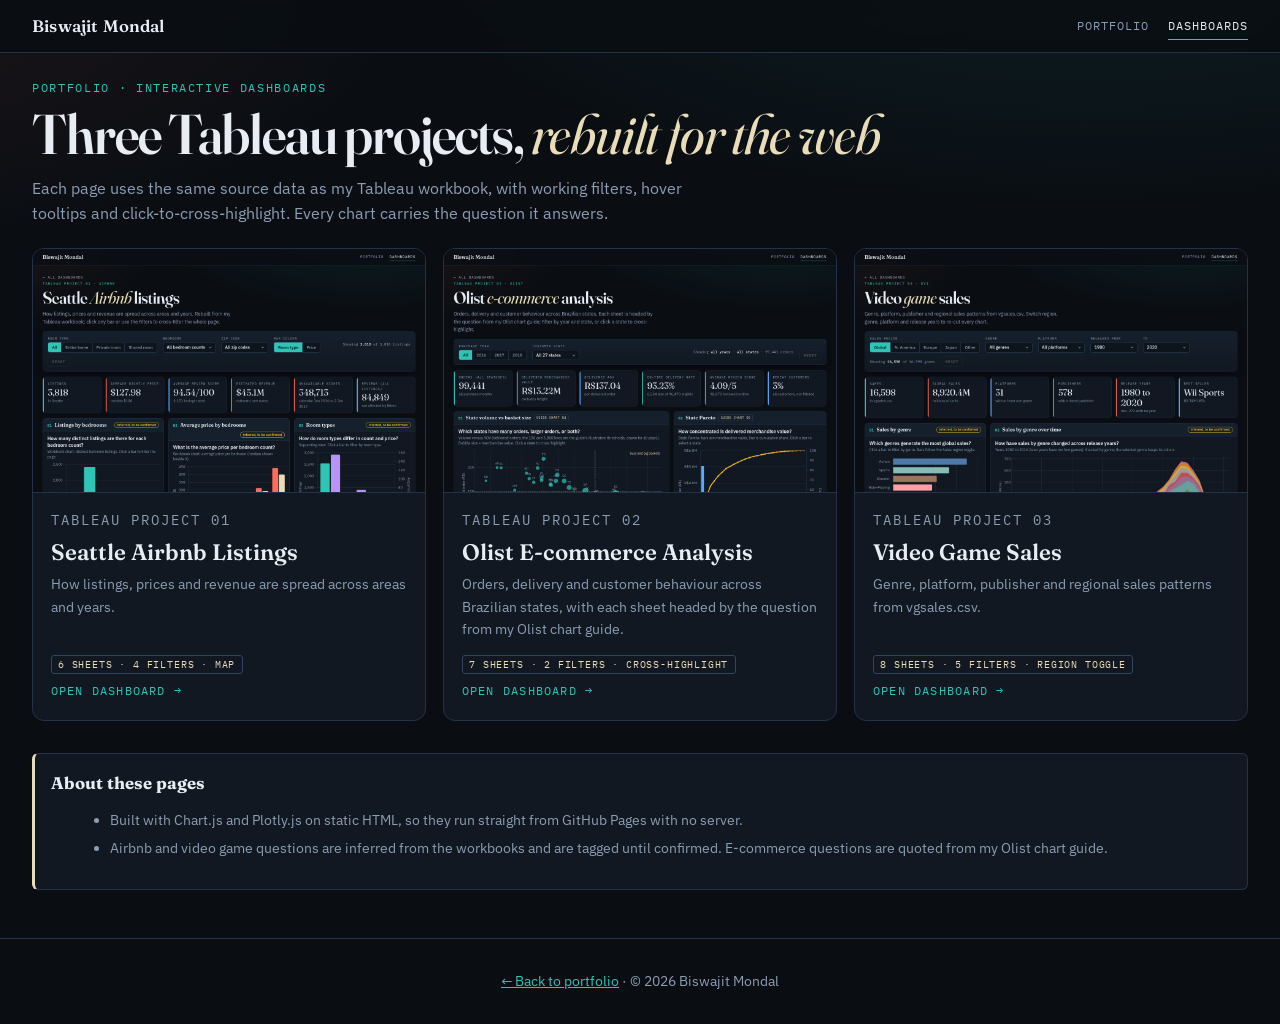
==== dashboards/index.html @ cb524e51 "Add interactive Airbnb, e-commerce and video game dashboards; link from homepage cards" ====
<!doctype html><html lang="en"><head><meta charset="utf-8"><meta name="viewport" content="width=device-width,initial-scale=1">
<title>Dashboards | Biswajit Mondal</title><meta name="description" content="How listings, prices and revenue are spread across areas and years. Rebuilt from my Tableau workbook; click any bar or use the filters to cross-filter the whole page.">
<link rel="preconnect" href="https://fonts.googleapis.com"><link rel="preconnect" href="https://fonts.gstatic.com" crossorigin>
<link href="https://fonts.googleapis.com/css2?family=Fraunces:ital,opsz,wght@0,9..144,400;0,9..144,600;1,9..144,400&family=IBM+Plex+Mono:wght@400;500&family=IBM+Plex+Sans:wght@400;500;600&display=swap" rel="stylesheet">
<link rel="icon" href="data:image/svg+xml,%3Csvg xmlns=%27http://www.w3.org/2000/svg%27 viewBox=%270 0 32 32%27%3E%3Crect width=%2732%27 height=%2732%27 rx=%276%27 fill=%27%230a0e13%27/%3E%3Cpath d=%27M7 24V14h4v10zm7 0V8h4v16zm7 0v-7h4v7z%27 fill=%27%232ec4b6%27/%3E%3C/svg%3E"><link rel="stylesheet" href="dash.css">
</head><body>
<a class="skip" href="#main">Skip to dashboards</a>
<header class="topbar"><a class="brand" href="../index.html">Biswajit Mondal</a><nav aria-label="Primary"><a href="../index.html">Portfolio</a><a href="index.html" aria-current="page">Dashboards</a></nav></header>
<main class="wrap" id="main"><div class="hero"><p class="eyebrow">Portfolio &middot; Interactive dashboards</p><h1>Three Tableau projects, <em>rebuilt for the web</em></h1><p class="lede">Each page uses the same source data as my Tableau workbook, with working filters, hover tooltips and click-to-cross-highlight. Every chart carries the question it answers.</p></div>
<div class="cards"><a class="dcard" href="airbnb.html"><div class="shot" style="background-image:url(../screens/airbnb.png)" role="img" aria-label="Preview of the Seattle Airbnb Listings dashboard"></div><div class="tx"><p class="eyebrow">Tableau project 01</p><h2>Seattle Airbnb Listings</h2><p>How listings, prices and revenue are spread across areas and years.</p><div class="meta"><span class="badge">6 sheets &middot; 4 filters &middot; map</span></div><span class="go">Open dashboard &rarr;</span></div></a><a class="dcard" href="ecommerce.html"><div class="shot" style="background-image:url(../screens/ecommerce.png)" role="img" aria-label="Preview of the Olist E-commerce Analysis dashboard"></div><div class="tx"><p class="eyebrow">Tableau project 02</p><h2>Olist E-commerce Analysis</h2><p>Orders, delivery and customer behaviour across Brazilian states, with each sheet headed by the question from my Olist chart guide.</p><div class="meta"><span class="badge">7 sheets &middot; 2 filters &middot; cross-highlight</span></div><span class="go">Open dashboard &rarr;</span></div></a><a class="dcard" href="videogames.html"><div class="shot" style="background-image:url(../screens/videogames.png)" role="img" aria-label="Preview of the Video Game Sales dashboard"></div><div class="tx"><p class="eyebrow">Tableau project 03</p><h2>Video Game Sales</h2><p>Genre, platform, publisher and regional sales patterns from vgsales.csv.</p><div class="meta"><span class="badge">8 sheets &middot; 5 filters &middot; region toggle</span></div><span class="go">Open dashboard &rarr;</span></div></a></div>
<aside class="notes" aria-label="About"><h2>About these pages</h2><ul><li>Built with Chart.js and Plotly.js on static HTML, so they run straight from GitHub Pages with no server.</li><li>Airbnb and video game questions are inferred from the workbooks and are tagged until confirmed. E-commerce questions are quoted from my Olist chart guide.</li></ul></aside></main>
<footer class="site"><a href="../index.html">&larr; Back to portfolio</a> &middot; &copy; 2026 Biswajit Mondal</footer></body></html>
---- dashboards/dash.css ----
:root{--bg:#0a0e13;--panel:#111821;--panel2:#16202d;--line:#233246;--line2:#2f4560;--text:#e8edf4;--muted:#8d9db3;--teal:#2ec4b6;--coral:#ff6b57;--blue:#5aa9ff;--violet:#b794f6;--sand:#e9dcb8;--amber:#fbbf24;--dim:#34455b;
--serif:'Fraunces',Georgia,'Times New Roman',serif;--sans:'IBM Plex Sans',system-ui,-apple-system,'Segoe UI',sans-serif;--mono:'IBM Plex Mono',ui-monospace,SFMono-Regular,Menlo,monospace}
*{box-sizing:border-box}
html{scroll-behavior:smooth}
body{margin:0;font-family:var(--sans);background:var(--bg);color:var(--text);line-height:1.55;
background-image:radial-gradient(1200px 500px at 85% -10%,rgba(46,196,182,.10),transparent 60%),radial-gradient(900px 400px at -10% 0,rgba(255,107,87,.07),transparent 60%);background-attachment:fixed}
a{color:var(--teal)}
:focus-visible{outline:2px solid var(--sand);outline-offset:2px;border-radius:4px}
.skip{position:absolute;left:-999px;top:0;background:var(--sand);color:#111;padding:.5rem 1rem;z-index:99}.skip:focus{left:0}
.topbar{display:flex;justify-content:space-between;align-items:center;gap:1rem;flex-wrap:wrap;padding:.8rem clamp(1rem,3vw,2rem);border-bottom:1px solid var(--line);background:rgba(10,14,19,.88);backdrop-filter:blur(8px);position:sticky;top:0;z-index:20}
.topbar .brand{font-family:var(--serif);font-weight:600;font-size:1.05rem;color:var(--text);text-decoration:none;letter-spacing:.01em}
.topbar nav{display:flex;gap:1.2rem;font-family:var(--mono);font-size:.78rem;text-transform:uppercase;letter-spacing:.08em}
.topbar nav a{color:var(--muted);text-decoration:none;padding:.2rem 0;border-bottom:1px solid transparent}
.topbar nav a:hover,.topbar nav a[aria-current]{color:var(--text);border-color:var(--teal)}
.wrap{max-width:1360px;margin:0 auto;padding:1.6rem clamp(1rem,3vw,2rem) 3rem}
.hero{display:grid;grid-template-columns:1fr;gap:.4rem;margin-bottom:1.2rem}
.eyebrow{font-family:var(--mono);font-size:.74rem;text-transform:uppercase;letter-spacing:.14em;color:var(--teal);margin:0}
.hero h1{font-family:var(--serif);font-weight:600;font-size:clamp(2rem,5.2vw,3.5rem);line-height:1.04;margin:.1rem 0;letter-spacing:-.02em;font-variation-settings:'opsz' 144}
.hero h1 em{font-style:italic;color:var(--sand);font-weight:400}
.lede{color:var(--muted);max-width:68ch;margin:.2rem 0 0;font-size:1.02rem}
/* filter bar */
.filters{display:flex;flex-wrap:wrap;gap:.9rem 1.2rem;align-items:flex-end;padding:.9rem 1rem;margin:1rem 0 1.1rem;border:1px solid var(--line);border-radius:10px;background:linear-gradient(180deg,var(--panel2),var(--panel));position:sticky;top:3.4rem;z-index:15;box-shadow:0 10px 24px -14px #000}
.filters .f{display:flex;flex-direction:column;gap:.25rem;min-width:0}
.filters label,.filters .lbl{font-family:var(--mono);font-size:.66rem;text-transform:uppercase;letter-spacing:.12em;color:var(--muted)}
.filters select{appearance:none;background:#0d141c url("data:image/svg+xml,%3Csvg xmlns='http://www.w3.org/2000/svg' width='10' height='6'%3E%3Cpath d='M1 1l4 4 4-4' fill='none' stroke='%238d9db3' stroke-width='1.6'/%3E%3C/svg%3E") no-repeat right .7rem center;color:var(--text);border:1px solid var(--line2);border-radius:6px;padding:.42rem 2rem .42rem .7rem;font:500 .88rem var(--sans);min-width:9.5rem;cursor:pointer}
.filters select:hover{border-color:var(--teal)}
.seg{display:inline-flex;border:1px solid var(--line2);border-radius:6px;overflow:hidden;background:#0d141c}
.seg button{background:none;border:0;border-right:1px solid var(--line2);color:var(--muted);font:500 .84rem var(--sans);padding:.44rem .8rem;cursor:pointer;transition:background .15s,color .15s}
.seg button:last-child{border-right:0}
.seg button:hover{color:var(--text)}
.seg button[aria-checked=true]{background:var(--teal);color:#04201d;font-weight:600}
.seg button:focus-visible{outline-offset:-3px}
.filters .spacer{flex:1}
.status{font-family:var(--mono);font-size:.74rem;color:var(--muted);align-self:center}
.status b{color:var(--text);font-weight:500}
.reset{background:transparent;color:var(--sand);border:1px solid var(--line2);border-radius:6px;padding:.42rem .8rem;font:500 .8rem var(--mono);cursor:pointer;text-transform:uppercase;letter-spacing:.08em}
.reset:hover{border-color:var(--sand)}
.reset[disabled]{opacity:.35;cursor:default}
/* kpis */
.kpis{display:grid;grid-template-columns:repeat(auto-fit,minmax(180px,1fr));gap:.8rem;margin:0 0 1rem}
.kpi{position:relative;padding:.85rem 1rem .8rem;border:1px solid var(--line);border-radius:10px;background:var(--panel);overflow:hidden;animation:rise .5s both}
.kpi::before{content:"";position:absolute;left:0;top:0;bottom:0;width:3px;background:var(--teal)}
.kpi:nth-child(3n+2)::before{background:var(--coral)}.kpi:nth-child(3n+3)::before{background:var(--blue)}
.kpi .l{display:block;font-family:var(--mono);font-size:.66rem;text-transform:uppercase;letter-spacing:.11em;color:var(--muted)}
.kpi b{display:block;font-family:var(--serif);font-weight:500;font-size:clamp(1.45rem,2.3vw,1.95rem);line-height:1.15;margin:.2rem 0 .05rem;font-variant-numeric:tabular-nums;font-variation-settings:'opsz' 72;overflow-wrap:anywhere}
.kpi .s{display:block;font-size:.74rem;color:var(--muted)}
/* grid of sheets */
.board{display:grid;grid-template-columns:repeat(12,minmax(0,1fr));gap:.9rem}
.sheet{grid-column:span 6;min-width:0;border:1px solid var(--line);border-radius:10px;background:var(--panel);display:flex;flex-direction:column;animation:rise .55s both}
.sheet.s4{grid-column:span 4}.sheet.s5{grid-column:span 5}.sheet.s7{grid-column:span 7}.sheet.s8{grid-column:span 8}.sheet.s12{grid-column:1/-1}
.sheet>header{display:flex;align-items:center;gap:.6rem;flex-wrap:wrap;padding:.55rem .9rem;border-bottom:1px solid var(--line);background:var(--panel2);border-radius:10px 10px 0 0}
.sheet h3{margin:0;font-family:var(--serif);font-weight:600;font-size:1.02rem;letter-spacing:.005em;display:flex;align-items:baseline;gap:.55rem}
.sheet .no{font-family:var(--mono);font-size:.68rem;color:var(--teal);letter-spacing:.08em}
.badge{font-family:var(--mono);font-size:.64rem;text-transform:uppercase;letter-spacing:.08em;color:var(--sand);border:1px solid var(--line2);border-radius:3px;padding:.05rem .4rem}
.tag{margin-left:auto;font-family:var(--sans);font-size:.7rem;font-weight:500;color:var(--amber);border:1px solid var(--amber);border-radius:999px;padding:0 .55rem;white-space:nowrap}
.sheet .q{margin:.7rem .9rem .1rem;font-weight:600;font-size:.98rem;line-height:1.38}
.sheet .ref{margin:0 .9rem .2rem;color:var(--muted);font-size:.76rem;line-height:1.4}
.sheet .body{padding:.2rem .5rem .5rem;flex:1;min-height:0}
.cv{position:relative;height:300px}.cv.tall{height:400px}.cv.short{height:260px}
.plot{width:100%}
.sheet .hint{margin:0;padding:.4rem .9rem .6rem;font-size:.74rem;color:var(--muted);border-top:1px dashed var(--line)}
.sheet .hint b{color:var(--sand);font-weight:500}
.note{display:inline-block;font-family:var(--mono);font-size:.64rem;color:var(--muted);border:1px dashed var(--line2);border-radius:3px;padding:0 .4rem;margin-left:.3rem}
.notes{margin:2rem 0 0;padding:1rem 1.2rem 1rem 2.2rem;border:1px solid var(--line);border-left:3px solid var(--sand);border-radius:6px;background:var(--panel);color:var(--muted);font-size:.86rem}
.notes h2{font-family:var(--serif);font-size:1.05rem;color:var(--text);margin:0 0 .4rem -1.2rem}
.notes li{margin:.4rem 0}
.crumb{font-family:var(--mono);font-size:.76rem;text-transform:uppercase;letter-spacing:.08em;text-decoration:none;color:var(--muted)}
.crumb:hover{color:var(--teal)}
.legend{display:flex;gap:.8rem;flex-wrap:wrap;padding:.2rem .9rem;font-size:.74rem;color:var(--muted)}
.legend i{display:inline-block;width:.7rem;height:.7rem;border-radius:2px;margin-right:.3rem;vertical-align:-1px}
.vh{position:absolute;width:1px;height:1px;overflow:hidden;clip:rect(0 0 0 0)}
footer.site{text-align:center;color:var(--muted);padding:2rem 1rem;border-top:1px solid var(--line);font-size:.85rem}
/* index */
.cards{display:grid;grid-template-columns:repeat(auto-fit,minmax(min(100%,340px),1fr));gap:1.1rem;margin-top:1.4rem}
.dcard{display:flex;flex-direction:column;border:1px solid var(--line);border-radius:12px;background:var(--panel);overflow:hidden;text-decoration:none;color:inherit;transition:transform .25s,border-color .25s;animation:rise .6s both}
.dcard:nth-child(2){animation-delay:.08s}.dcard:nth-child(3){animation-delay:.16s}
.dcard:hover,.dcard:focus-visible{transform:translateY(-3px);border-color:var(--teal)}
.dcard .shot{aspect-ratio:16/10;background:#0c121a center top/cover no-repeat;border-bottom:1px solid var(--line)}
.dcard .tx{padding:1rem 1.1rem 1.2rem;display:flex;flex-direction:column;gap:.5rem;flex:1}
.dcard h2{font-family:var(--serif);font-weight:600;font-size:1.4rem;margin:0;line-height:1.15}
.dcard p{margin:0;color:var(--muted);font-size:.9rem}
.dcard .meta{display:flex;flex-wrap:wrap;gap:.4rem;margin-top:auto;padding-top:.4rem}
.dcard .go{font-family:var(--mono);font-size:.76rem;text-transform:uppercase;letter-spacing:.1em;color:var(--teal)}
@keyframes rise{from{opacity:0;transform:translateY(8px)}to{opacity:1;transform:none}}
@media(prefers-reduced-motion:reduce){*{animation:none!important;transition:none!important;scroll-behavior:auto!important}}
@media(max-width:1000px){.sheet,.sheet.s4,.sheet.s5,.sheet.s7,.sheet.s8{grid-column:1/-1}}
@media(max-width:600px){.filters{position:static;padding:.8rem}.filters .f,.filters select{width:100%}.seg{width:100%}.seg button{flex:1;padding:.5rem .3rem}.topbar nav{gap:.8rem}.cv{height:270px}.cv.tall{height:340px}.kpis{grid-template-columns:repeat(2,1fr)}.sheet h3{font-size:.95rem}.tag{margin-left:0}}
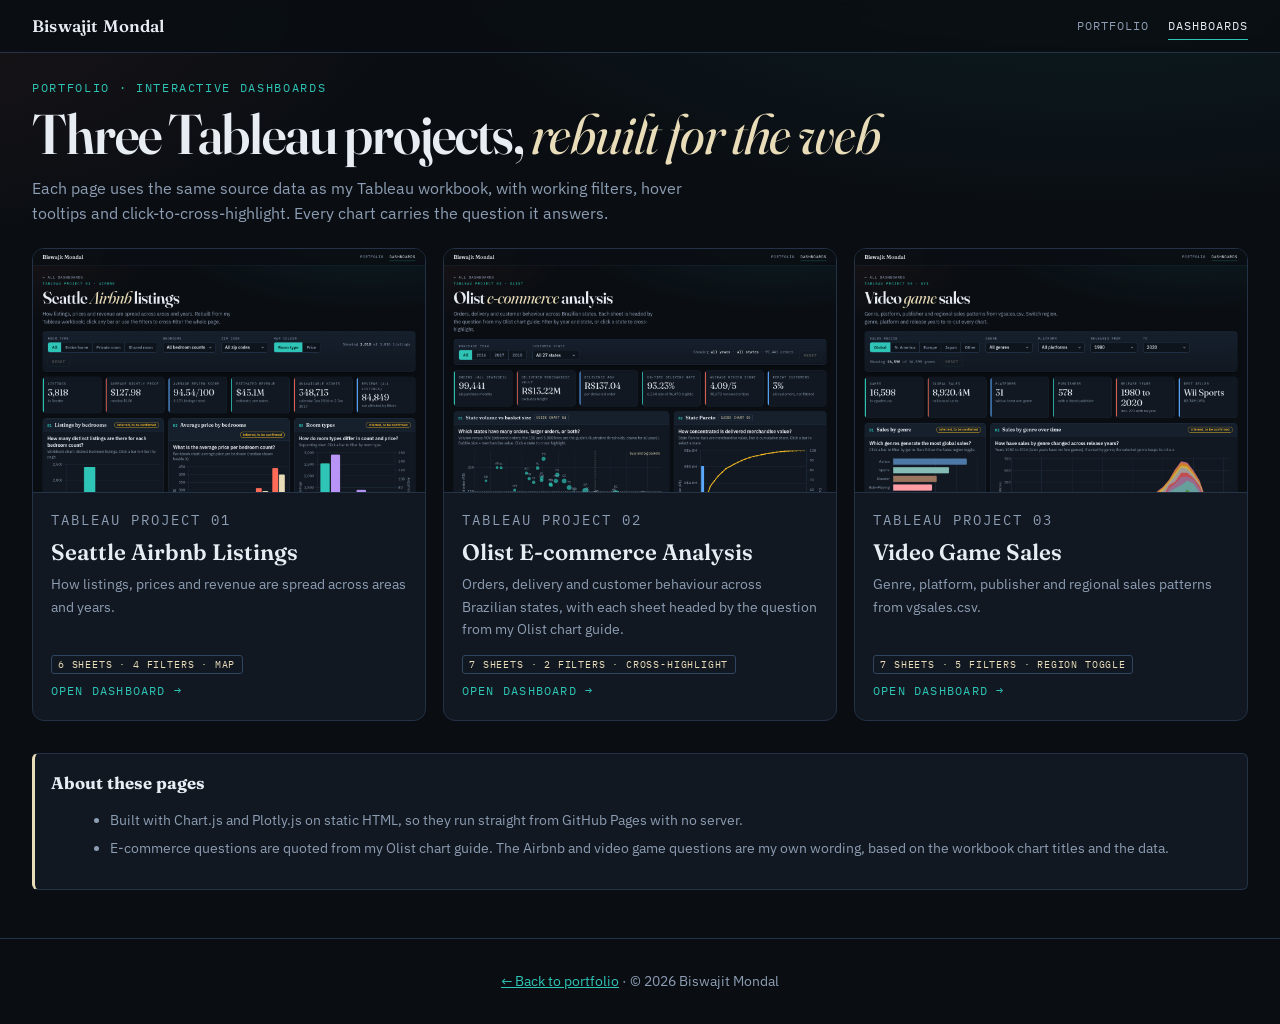
==== commit 47c8708a: "Polish portfolio: remove inferred tags, drop directory chart, fix headline, zoomable screenshots, me" ====
--- a/dashboards/index.html
+++ b/dashboards/index.html
@@ -7,6 +7,6 @@
 <a class="skip" href="#main">Skip to dashboards</a>
 <header class="topbar"><a class="brand" href="../index.html">Biswajit Mondal</a><nav aria-label="Primary"><a href="../index.html">Portfolio</a><a href="index.html" aria-current="page">Dashboards</a></nav></header>
 <main class="wrap" id="main"><div class="hero"><p class="eyebrow">Portfolio &middot; Interactive dashboards</p><h1>Three Tableau projects, <em>rebuilt for the web</em></h1><p class="lede">Each page uses the same source data as my Tableau workbook, with working filters, hover tooltips and click-to-cross-highlight. Every chart carries the question it answers.</p></div>
-<div class="cards"><a class="dcard" href="airbnb.html"><div class="shot" style="background-image:url(../screens/airbnb.png)" role="img" aria-label="Preview of the Seattle Airbnb Listings dashboard"></div><div class="tx"><p class="eyebrow">Tableau project 01</p><h2>Seattle Airbnb Listings</h2><p>How listings, prices and revenue are spread across areas and years.</p><div class="meta"><span class="badge">6 sheets &middot; 4 filters &middot; map</span></div><span class="go">Open dashboard &rarr;</span></div></a><a class="dcard" href="ecommerce.html"><div class="shot" style="background-image:url(../screens/ecommerce.png)" role="img" aria-label="Preview of the Olist E-commerce Analysis dashboard"></div><div class="tx"><p class="eyebrow">Tableau project 02</p><h2>Olist E-commerce Analysis</h2><p>Orders, delivery and customer behaviour across Brazilian states, with each sheet headed by the question from my Olist chart guide.</p><div class="meta"><span class="badge">7 sheets &middot; 2 filters &middot; cross-highlight</span></div><span class="go">Open dashboard &rarr;</span></div></a><a class="dcard" href="videogames.html"><div class="shot" style="background-image:url(../screens/videogames.png)" role="img" aria-label="Preview of the Video Game Sales dashboard"></div><div class="tx"><p class="eyebrow">Tableau project 03</p><h2>Video Game Sales</h2><p>Genre, platform, publisher and regional sales patterns from vgsales.csv.</p><div class="meta"><span class="badge">8 sheets &middot; 5 filters &middot; region toggle</span></div><span class="go">Open dashboard &rarr;</span></div></a></div>
-<aside class="notes" aria-label="About"><h2>About these pages</h2><ul><li>Built with Chart.js and Plotly.js on static HTML, so they run straight from GitHub Pages with no server.</li><li>Airbnb and video game questions are inferred from the workbooks and are tagged until confirmed. E-commerce questions are quoted from my Olist chart guide.</li></ul></aside></main>
+<div class="cards"><a class="dcard" href="airbnb.html"><div class="shot" style="background-image:url(../screens/airbnb.png)" role="img" aria-label="Preview of the Seattle Airbnb Listings dashboard"></div><div class="tx"><p class="eyebrow">Tableau project 01</p><h2>Seattle Airbnb Listings</h2><p>How listings, prices and revenue are spread across areas and years.</p><div class="meta"><span class="badge">6 sheets &middot; 4 filters &middot; map</span></div><span class="go">Open dashboard &rarr;</span></div></a><a class="dcard" href="ecommerce.html"><div class="shot" style="background-image:url(../screens/ecommerce.png)" role="img" aria-label="Preview of the Olist E-commerce Analysis dashboard"></div><div class="tx"><p class="eyebrow">Tableau project 02</p><h2>Olist E-commerce Analysis</h2><p>Orders, delivery and customer behaviour across Brazilian states, with each sheet headed by the question from my Olist chart guide.</p><div class="meta"><span class="badge">7 sheets &middot; 2 filters &middot; cross-highlight</span></div><span class="go">Open dashboard &rarr;</span></div></a><a class="dcard" href="videogames.html"><div class="shot" style="background-image:url(../screens/videogames.png)" role="img" aria-label="Preview of the Video Game Sales dashboard"></div><div class="tx"><p class="eyebrow">Tableau project 03</p><h2>Video Game Sales</h2><p>Genre, platform, publisher and regional sales patterns from vgsales.csv.</p><div class="meta"><span class="badge">7 sheets &middot; 5 filters &middot; region toggle</span></div><span class="go">Open dashboard &rarr;</span></div></a></div>
+<aside class="notes" aria-label="About"><h2>About these pages</h2><ul><li>Built with Chart.js and Plotly.js on static HTML, so they run straight from GitHub Pages with no server.</li><li>E-commerce questions are quoted from my Olist chart guide. The Airbnb and video game questions are my own wording, based on the workbook chart titles and the data.</li></ul></aside></main>
 <footer class="site"><a href="../index.html">&larr; Back to portfolio</a> &middot; &copy; 2026 Biswajit Mondal</footer></body></html>
--- a/dashboards/dash.css
+++ b/dashboards/dash.css
@@ -52,7 +52,6 @@
 .sheet h3{margin:0;font-family:var(--serif);font-weight:600;font-size:1.02rem;letter-spacing:.005em;display:flex;align-items:baseline;gap:.55rem}
 .sheet .no{font-family:var(--mono);font-size:.68rem;color:var(--teal);letter-spacing:.08em}
 .badge{font-family:var(--mono);font-size:.64rem;text-transform:uppercase;letter-spacing:.08em;color:var(--sand);border:1px solid var(--line2);border-radius:3px;padding:.05rem .4rem}
-.tag{margin-left:auto;font-family:var(--sans);font-size:.7rem;font-weight:500;color:var(--amber);border:1px solid var(--amber);border-radius:999px;padding:0 .55rem;white-space:nowrap}
 .sheet .q{margin:.7rem .9rem .1rem;font-weight:600;font-size:.98rem;line-height:1.38}
 .sheet .ref{margin:0 .9rem .2rem;color:var(--muted);font-size:.76rem;line-height:1.4}
 .sheet .body{padding:.2rem .5rem .5rem;flex:1;min-height:0}
@@ -84,4 +83,4 @@
 @keyframes rise{from{opacity:0;transform:translateY(8px)}to{opacity:1;transform:none}}
 @media(prefers-reduced-motion:reduce){*{animation:none!important;transition:none!important;scroll-behavior:auto!important}}
 @media(max-width:1000px){.sheet,.sheet.s4,.sheet.s5,.sheet.s7,.sheet.s8{grid-column:1/-1}}
-@media(max-width:600px){.filters{position:static;padding:.8rem}.filters .f,.filters select{width:100%}.seg{width:100%}.seg button{flex:1;padding:.5rem .3rem}.topbar nav{gap:.8rem}.cv{height:270px}.cv.tall{height:340px}.kpis{grid-template-columns:repeat(2,1fr)}.sheet h3{font-size:.95rem}.tag{margin-left:0}}
+@media(max-width:600px){.filters{position:static;padding:.8rem}.filters .f,.filters select{width:100%}.seg{width:100%}.seg button{flex:1;padding:.5rem .3rem}.topbar nav{gap:.8rem}.cv{height:270px}.cv.tall{height:340px}.kpis{grid-template-columns:repeat(2,1fr)}.sheet h3{font-size:.95rem}}
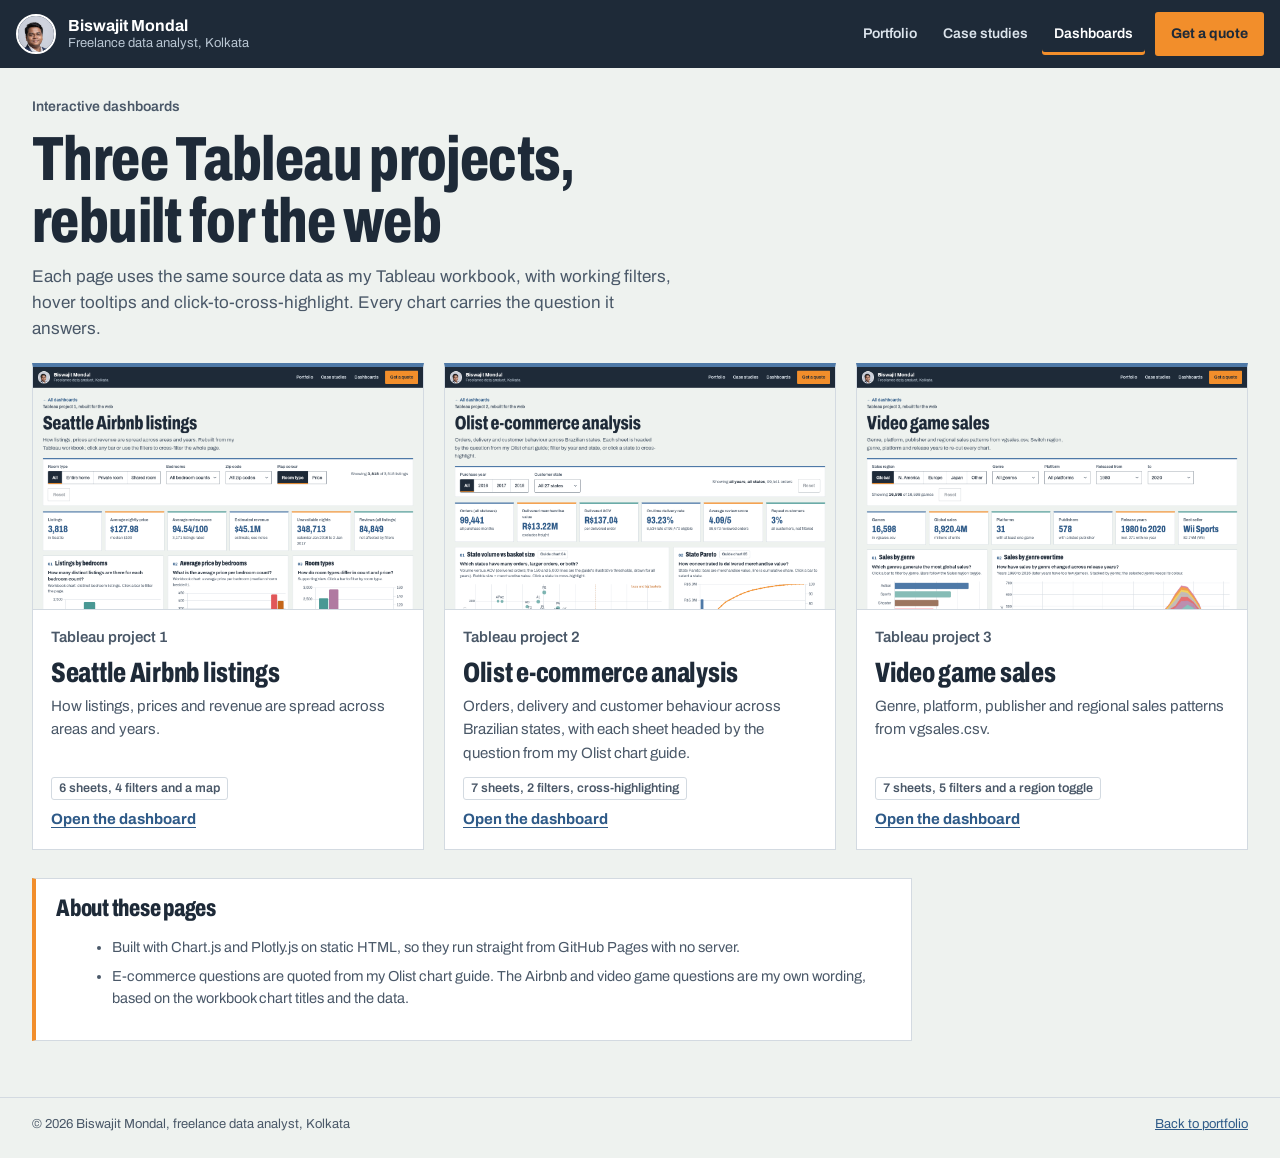
==== commit b33a0c61: "Unify site theme: dashboards use the homepage design system (tokens, Archivo, navy header, light/dar" ====
--- a/dashboards/index.html
+++ b/dashboards/index.html
@@ -1,12 +1,12 @@
-<!doctype html><html lang="en"><head><meta charset="utf-8"><meta name="viewport" content="width=device-width,initial-scale=1">
+<!DOCTYPE html><html lang="en"><head><meta charset="utf-8"><meta name="theme-color" content="#1E2A38"><meta name="viewport" content="width=device-width,initial-scale=1">
 <title>Dashboards | Biswajit Mondal</title><meta name="description" content="How listings, prices and revenue are spread across areas and years. Rebuilt from my Tableau workbook; click any bar or use the filters to cross-filter the whole page.">
 <link rel="preconnect" href="https://fonts.googleapis.com"><link rel="preconnect" href="https://fonts.gstatic.com" crossorigin>
-<link href="https://fonts.googleapis.com/css2?family=Fraunces:ital,opsz,wght@0,9..144,400;0,9..144,600;1,9..144,400&family=IBM+Plex+Mono:wght@400;500&family=IBM+Plex+Sans:wght@400;500;600&display=swap" rel="stylesheet">
-<link rel="icon" href="data:image/svg+xml,%3Csvg xmlns=%27http://www.w3.org/2000/svg%27 viewBox=%270 0 32 32%27%3E%3Crect width=%2732%27 height=%2732%27 rx=%276%27 fill=%27%230a0e13%27/%3E%3Cpath d=%27M7 24V14h4v10zm7 0V8h4v16zm7 0v-7h4v7z%27 fill=%27%232ec4b6%27/%3E%3C/svg%3E"><link rel="stylesheet" href="dash.css">
+<link href="https://fonts.googleapis.com/css2?family=Archivo:wdth,wght@62..125,400..900&amp;display=swap" rel="stylesheet">
+<link rel="icon" href="../favicon.svg" type="image/svg+xml"><link rel="stylesheet" href="dash.css">
 </head><body>
 <a class="skip" href="#main">Skip to dashboards</a>
-<header class="topbar"><a class="brand" href="../index.html">Biswajit Mondal</a><nav aria-label="Primary"><a href="../index.html">Portfolio</a><a href="index.html" aria-current="page">Dashboards</a></nav></header>
-<main class="wrap" id="main"><div class="hero"><p class="eyebrow">Portfolio &middot; Interactive dashboards</p><h1>Three Tableau projects, <em>rebuilt for the web</em></h1><p class="lede">Each page uses the same source data as my Tableau workbook, with working filters, hover tooltips and click-to-cross-highlight. Every chart carries the question it answers.</p></div>
-<div class="cards"><a class="dcard" href="airbnb.html"><div class="shot" style="background-image:url(../screens/airbnb.png)" role="img" aria-label="Preview of the Seattle Airbnb Listings dashboard"></div><div class="tx"><p class="eyebrow">Tableau project 01</p><h2>Seattle Airbnb Listings</h2><p>How listings, prices and revenue are spread across areas and years.</p><div class="meta"><span class="badge">6 sheets &middot; 4 filters &middot; map</span></div><span class="go">Open dashboard &rarr;</span></div></a><a class="dcard" href="ecommerce.html"><div class="shot" style="background-image:url(../screens/ecommerce.png)" role="img" aria-label="Preview of the Olist E-commerce Analysis dashboard"></div><div class="tx"><p class="eyebrow">Tableau project 02</p><h2>Olist E-commerce Analysis</h2><p>Orders, delivery and customer behaviour across Brazilian states, with each sheet headed by the question from my Olist chart guide.</p><div class="meta"><span class="badge">7 sheets &middot; 2 filters &middot; cross-highlight</span></div><span class="go">Open dashboard &rarr;</span></div></a><a class="dcard" href="videogames.html"><div class="shot" style="background-image:url(../screens/videogames.png)" role="img" aria-label="Preview of the Video Game Sales dashboard"></div><div class="tx"><p class="eyebrow">Tableau project 03</p><h2>Video Game Sales</h2><p>Genre, platform, publisher and regional sales patterns from vgsales.csv.</p><div class="meta"><span class="badge">7 sheets &middot; 5 filters &middot; region toggle</span></div><span class="go">Open dashboard &rarr;</span></div></a></div>
+<header class="topbar"><a class="brand" href="../index.html"><img src="../images/avatar.jpg" alt="" width="40" height="40"><span>Biswajit Mondal<small>Freelance data analyst, Kolkata</small></span></a><nav aria-label="Primary"><a href="../index.html">Portfolio</a><a href="../index.html#cases">Case studies</a><a href="index.html" aria-current="page">Dashboards</a><a class="btn-hot" href="../index.html#contact">Get a quote</a></nav></header>
+<main class="wrap" id="main"><div class="hero"><p class="eyebrow">Interactive dashboards</p><h1>Three Tableau projects, rebuilt for the web</h1><p class="lede">Each page uses the same source data as my Tableau workbook, with working filters, hover tooltips and click-to-cross-highlight. Every chart carries the question it answers.</p></div>
+<div class="cards"><a class="dcard" href="airbnb.html"><div class="shot" style="background-image:url(../screens/airbnb.png)" role="img" aria-label="Preview of the Seattle Airbnb listings dashboard"></div><div class="tx"><p class="eyebrow">Tableau project 1</p><h2>Seattle Airbnb listings</h2><p>How listings, prices and revenue are spread across areas and years.</p><div class="meta"><span class="badge">6 sheets, 4 filters and a map</span></div><span class="go">Open the dashboard</span></div></a><a class="dcard" href="ecommerce.html"><div class="shot" style="background-image:url(../screens/ecommerce.png)" role="img" aria-label="Preview of the Olist e-commerce analysis dashboard"></div><div class="tx"><p class="eyebrow">Tableau project 2</p><h2>Olist e-commerce analysis</h2><p>Orders, delivery and customer behaviour across Brazilian states, with each sheet headed by the question from my Olist chart guide.</p><div class="meta"><span class="badge">7 sheets, 2 filters, cross-highlighting</span></div><span class="go">Open the dashboard</span></div></a><a class="dcard" href="videogames.html"><div class="shot" style="background-image:url(../screens/videogames.png)" role="img" aria-label="Preview of the video game sales dashboard"></div><div class="tx"><p class="eyebrow">Tableau project 3</p><h2>Video game sales</h2><p>Genre, platform, publisher and regional sales patterns from vgsales.csv.</p><div class="meta"><span class="badge">7 sheets, 5 filters and a region toggle</span></div><span class="go">Open the dashboard</span></div></a></div>
 <aside class="notes" aria-label="About"><h2>About these pages</h2><ul><li>Built with Chart.js and Plotly.js on static HTML, so they run straight from GitHub Pages with no server.</li><li>E-commerce questions are quoted from my Olist chart guide. The Airbnb and video game questions are my own wording, based on the workbook chart titles and the data.</li></ul></aside></main>
-<footer class="site"><a href="../index.html">&larr; Back to portfolio</a> &middot; &copy; 2026 Biswajit Mondal</footer></body></html>+<footer class="site"><span>&copy; 2026 Biswajit Mondal, freelance data analyst, Kolkata</span><span><a href="../index.html">Back to portfolio</a></span></footer></body></html>
--- a/dashboards/dash.css
+++ b/dashboards/dash.css
@@ -1,86 +1,117 @@
-:root{--bg:#0a0e13;--panel:#111821;--panel2:#16202d;--line:#233246;--line2:#2f4560;--text:#e8edf4;--muted:#8d9db3;--teal:#2ec4b6;--coral:#ff6b57;--blue:#5aa9ff;--violet:#b794f6;--sand:#e9dcb8;--amber:#fbbf24;--dim:#34455b;
---serif:'Fraunces',Georgia,'Times New Roman',serif;--sans:'IBM Plex Sans',system-ui,-apple-system,'Segoe UI',sans-serif;--mono:'IBM Plex Mono',ui-monospace,SFMono-Regular,Menlo,monospace}
+/* Dashboards share the homepage design system: same tokens, Archivo type, navy header, white sheets on a ledger canvas.
+   Light by default, dark under prefers-color-scheme. Chart colours are read from these variables in dash.js. */
+:root{
+  --canvas:#EEF2EF;--sheet:#FFFFFF;--sheet-2:#F6F8F7;--ink:#1E2A38;--ink-2:#4A5868;--rule:#D3DAE1;--rule-soft:#E8ECF0;--ledger:#CFDCD5;
+  --blue:#4E79A7;--blue-dk:#2E5A88;--blue-lt:#A0CBE8;--orange:#F28E2B;--orange-dk:#C4661A;--orange-lt:#FFBE7D;--red:#E15759;--teal:#499894;--green:#59A14F;--violet:#B07AA1;--yellow:#EDC948;
+  --navy:#1E2A38;--on-navy:#DCE4EC;--on-navy-2:#B9C6D3;--heat-0:#F1F5F9;--heat-1:#A0CBE8;--heat-2:#2E5A88;
+  --font:"Archivo",-apple-system,"Segoe UI",sans-serif;color-scheme:light;
+  /* legacy names used by the page scripts */
+  --bg:var(--canvas);--panel:var(--sheet);--panel2:var(--sheet-2);--line:var(--rule);--line2:var(--rule);--text:var(--ink);--muted:var(--ink-2);--coral:var(--red);--sand:var(--orange-dk);--amber:var(--orange);--dim:var(--rule)}
+@media (prefers-color-scheme:dark){:root{
+  --canvas:#121820;--sheet:#1A222C;--sheet-2:#1F2833;--ink:#E6EBF0;--ink-2:#B4C0CC;--rule:#2E3945;--rule-soft:#253039;--ledger:#2E3A34;
+  --blue:#6E9BCB;--blue-dk:#8DB5DE;--blue-lt:#3D5D7D;--orange-dk:#F5A55A;--red:#F07B7D;--teal:#76B7B2;--green:#7BC072;--violet:#C99BBE;
+  --navy:#0C1218;--heat-0:#1F2833;--heat-1:#3D5D7D;--heat-2:#A0CBE8;color-scheme:dark}}
 *{box-sizing:border-box}
-html{scroll-behavior:smooth}
-body{margin:0;font-family:var(--sans);background:var(--bg);color:var(--text);line-height:1.55;
-background-image:radial-gradient(1200px 500px at 85% -10%,rgba(46,196,182,.10),transparent 60%),radial-gradient(900px 400px at -10% 0,rgba(255,107,87,.07),transparent 60%);background-attachment:fixed}
-a{color:var(--teal)}
-:focus-visible{outline:2px solid var(--sand);outline-offset:2px;border-radius:4px}
-.skip{position:absolute;left:-999px;top:0;background:var(--sand);color:#111;padding:.5rem 1rem;z-index:99}.skip:focus{left:0}
-.topbar{display:flex;justify-content:space-between;align-items:center;gap:1rem;flex-wrap:wrap;padding:.8rem clamp(1rem,3vw,2rem);border-bottom:1px solid var(--line);background:rgba(10,14,19,.88);backdrop-filter:blur(8px);position:sticky;top:0;z-index:20}
-.topbar .brand{font-family:var(--serif);font-weight:600;font-size:1.05rem;color:var(--text);text-decoration:none;letter-spacing:.01em}
-.topbar nav{display:flex;gap:1.2rem;font-family:var(--mono);font-size:.78rem;text-transform:uppercase;letter-spacing:.08em}
-.topbar nav a{color:var(--muted);text-decoration:none;padding:.2rem 0;border-bottom:1px solid transparent}
-.topbar nav a:hover,.topbar nav a[aria-current]{color:var(--text);border-color:var(--teal)}
-.wrap{max-width:1360px;margin:0 auto;padding:1.6rem clamp(1rem,3vw,2rem) 3rem}
-.hero{display:grid;grid-template-columns:1fr;gap:.4rem;margin-bottom:1.2rem}
-.eyebrow{font-family:var(--mono);font-size:.74rem;text-transform:uppercase;letter-spacing:.14em;color:var(--teal);margin:0}
-.hero h1{font-family:var(--serif);font-weight:600;font-size:clamp(2rem,5.2vw,3.5rem);line-height:1.04;margin:.1rem 0;letter-spacing:-.02em;font-variation-settings:'opsz' 144}
-.hero h1 em{font-style:italic;color:var(--sand);font-weight:400}
-.lede{color:var(--muted);max-width:68ch;margin:.2rem 0 0;font-size:1.02rem}
-/* filter bar */
-.filters{display:flex;flex-wrap:wrap;gap:.9rem 1.2rem;align-items:flex-end;padding:.9rem 1rem;margin:1rem 0 1.1rem;border:1px solid var(--line);border-radius:10px;background:linear-gradient(180deg,var(--panel2),var(--panel));position:sticky;top:3.4rem;z-index:15;box-shadow:0 10px 24px -14px #000}
-.filters .f{display:flex;flex-direction:column;gap:.25rem;min-width:0}
-.filters label,.filters .lbl{font-family:var(--mono);font-size:.66rem;text-transform:uppercase;letter-spacing:.12em;color:var(--muted)}
-.filters select{appearance:none;background:#0d141c url("data:image/svg+xml,%3Csvg xmlns='http://www.w3.org/2000/svg' width='10' height='6'%3E%3Cpath d='M1 1l4 4 4-4' fill='none' stroke='%238d9db3' stroke-width='1.6'/%3E%3C/svg%3E") no-repeat right .7rem center;color:var(--text);border:1px solid var(--line2);border-radius:6px;padding:.42rem 2rem .42rem .7rem;font:500 .88rem var(--sans);min-width:9.5rem;cursor:pointer}
-.filters select:hover{border-color:var(--teal)}
-.seg{display:inline-flex;border:1px solid var(--line2);border-radius:6px;overflow:hidden;background:#0d141c}
-.seg button{background:none;border:0;border-right:1px solid var(--line2);color:var(--muted);font:500 .84rem var(--sans);padding:.44rem .8rem;cursor:pointer;transition:background .15s,color .15s}
+html{scroll-behavior:smooth;scroll-padding-top:76px}
+body{margin:0;font-family:var(--font);background:var(--canvas);color:var(--ink);font-size:16px;line-height:1.55;font-variant-numeric:tabular-nums;-webkit-font-smoothing:antialiased}
+a{color:var(--blue-dk)}a:hover{color:var(--ink)}
+:focus-visible{outline:2px solid var(--orange);outline-offset:2px}
+.skip{position:absolute;left:-999px;top:8px;z-index:99;background:var(--sheet);color:var(--ink);padding:.5rem .8rem}.skip:focus{left:8px}
+h1,.sheet h3,.dcard h2,.notes h2,.kpi b{font-stretch:72%;font-weight:800;letter-spacing:-.01em}
+
+/* Header, same as the homepage */
+.topbar{position:sticky;top:0;z-index:20;display:flex;flex-wrap:wrap;justify-content:space-between;align-items:center;gap:12px;padding:12px max(16px,calc((100% - 1296px)/2));background:var(--navy);color:#fff}
+.topbar .brand{display:flex;align-items:center;gap:12px;color:#fff;text-decoration:none;font-weight:700;font-size:16px;line-height:1.2}
+.topbar .brand img{width:40px;height:40px;border-radius:50%;border:2px solid #fff}
+.topbar .brand small{display:block;font-weight:400;font-size:13px;color:var(--on-navy-2)}
+.topbar nav{display:flex;flex-wrap:wrap;align-items:center;gap:2px}
+.topbar nav a{color:var(--on-navy);text-decoration:none;font-size:14px;font-weight:600;padding:10px 12px;border-radius:3px}
+.topbar nav a:hover{color:#fff;background:rgba(255,255,255,.08)}
+.topbar nav a[aria-current]{color:#fff;box-shadow:inset 0 -3px 0 var(--orange)}
+.topbar nav a.btn-hot{margin-left:8px;background:var(--orange);color:#1E2A38;font-weight:700;padding:11px 16px}
+.topbar nav a.btn-hot:hover{background:var(--orange-lt)}
+
+.wrap{max-width:1360px;margin:0 auto;padding:28px 32px 56px}
+.hero{display:grid;gap:10px;margin-bottom:20px;max-width:72ch}
+.eyebrow{margin:0;font-size:14px;font-weight:600;color:var(--ink-2)}
+.hero h1{font-size:clamp(2.4rem,5.4vw,3.9rem);line-height:.98;margin:2px 0}
+.hero h1 em{font-style:normal}
+.lede{color:var(--ink-2);max-width:68ch;margin:0;font-size:17px}
+.crumb{font-size:14px;font-weight:600;text-decoration:none;color:var(--blue-dk)}
+.crumb:hover{text-decoration:underline}
+
+/* Filter bar */
+.filters{display:flex;flex-wrap:wrap;gap:12px 18px;align-items:flex-end;padding:14px 16px;margin:16px 0 18px;background:var(--sheet);border:1px solid var(--rule);border-top:4px solid var(--blue);position:sticky;top:64px;z-index:15}
+.filters .f{display:flex;flex-direction:column;gap:4px;min-width:0}
+.filters label,.filters .lbl{font-size:13px;font-weight:600;color:var(--ink-2)}
+.filters select{appearance:none;background:var(--sheet) url("data:image/svg+xml,%3Csvg xmlns='http://www.w3.org/2000/svg' width='10' height='6'%3E%3Cpath d='M1 1l4 4 4-4' fill='none' stroke='%234A5868' stroke-width='1.6'/%3E%3C/svg%3E") no-repeat right .7rem center;color:var(--ink);border:1px solid var(--ink-2);border-radius:3px;min-height:44px;padding:0 2rem 0 .7rem;font:500 15px var(--font);min-width:9.5rem;cursor:pointer}
+.filters select:hover{border-color:var(--ink)}
+.seg{display:inline-flex;border:1px solid var(--ink-2);border-radius:3px;overflow:hidden;background:var(--sheet)}
+.seg button{background:none;border:0;border-right:1px solid var(--rule);color:var(--ink);font:500 14px var(--font);min-height:42px;padding:0 .85rem;cursor:pointer}
 .seg button:last-child{border-right:0}
-.seg button:hover{color:var(--text)}
-.seg button[aria-checked=true]{background:var(--teal);color:#04201d;font-weight:600}
+.seg button:hover{background:var(--sheet-2)}
+.seg button[aria-checked=true]{background:var(--ink);color:var(--canvas);font-weight:700;box-shadow:inset 0 -3px 0 var(--orange)}
 .seg button:focus-visible{outline-offset:-3px}
 .filters .spacer{flex:1}
-.status{font-family:var(--mono);font-size:.74rem;color:var(--muted);align-self:center}
-.status b{color:var(--text);font-weight:500}
-.reset{background:transparent;color:var(--sand);border:1px solid var(--line2);border-radius:6px;padding:.42rem .8rem;font:500 .8rem var(--mono);cursor:pointer;text-transform:uppercase;letter-spacing:.08em}
-.reset:hover{border-color:var(--sand)}
-.reset[disabled]{opacity:.35;cursor:default}
-/* kpis */
-.kpis{display:grid;grid-template-columns:repeat(auto-fit,minmax(180px,1fr));gap:.8rem;margin:0 0 1rem}
-.kpi{position:relative;padding:.85rem 1rem .8rem;border:1px solid var(--line);border-radius:10px;background:var(--panel);overflow:hidden;animation:rise .5s both}
-.kpi::before{content:"";position:absolute;left:0;top:0;bottom:0;width:3px;background:var(--teal)}
-.kpi:nth-child(3n+2)::before{background:var(--coral)}.kpi:nth-child(3n+3)::before{background:var(--blue)}
-.kpi .l{display:block;font-family:var(--mono);font-size:.66rem;text-transform:uppercase;letter-spacing:.11em;color:var(--muted)}
-.kpi b{display:block;font-family:var(--serif);font-weight:500;font-size:clamp(1.45rem,2.3vw,1.95rem);line-height:1.15;margin:.2rem 0 .05rem;font-variant-numeric:tabular-nums;font-variation-settings:'opsz' 72;overflow-wrap:anywhere}
-.kpi .s{display:block;font-size:.74rem;color:var(--muted)}
-/* grid of sheets */
-.board{display:grid;grid-template-columns:repeat(12,minmax(0,1fr));gap:.9rem}
-.sheet{grid-column:span 6;min-width:0;border:1px solid var(--line);border-radius:10px;background:var(--panel);display:flex;flex-direction:column;animation:rise .55s both}
+.status{font-size:13.5px;color:var(--ink-2);align-self:center}
+.status b{color:var(--ink);font-weight:700}
+.reset{background:transparent;color:var(--ink);border:1px solid var(--ink-2);border-radius:3px;min-height:44px;padding:0 16px;font:700 14px var(--font);cursor:pointer}
+.reset:hover{background:var(--navy);color:#fff}
+.reset[disabled]{opacity:.45;cursor:default;background:transparent;color:var(--ink)}
+
+/* KPI tiles */
+.kpis{display:grid;grid-template-columns:repeat(auto-fit,minmax(180px,1fr));gap:10px;margin:0 0 16px}
+.kpi{position:relative;padding:14px 16px 12px;background:var(--sheet);border:1px solid var(--rule);border-top:4px solid var(--blue)}
+.kpi:nth-child(3n+2){border-top-color:var(--orange)}.kpi:nth-child(3n+3){border-top-color:var(--teal)}
+.kpi .l{display:block;font-size:13px;font-weight:600;color:var(--ink-2)}
+.kpi b{display:block;font-size:clamp(1.6rem,2.4vw,2.1rem);line-height:1.1;margin:4px 0 2px;color:var(--blue-dk);overflow-wrap:anywhere}
+.kpi .s{display:block;font-size:12.5px;color:var(--ink-2)}
+
+/* Sheets */
+.board{display:grid;grid-template-columns:repeat(12,minmax(0,1fr));gap:14px}
+.sheet{grid-column:span 6;min-width:0;background:var(--sheet);border:1px solid var(--rule);display:flex;flex-direction:column}
 .sheet.s4{grid-column:span 4}.sheet.s5{grid-column:span 5}.sheet.s7{grid-column:span 7}.sheet.s8{grid-column:span 8}.sheet.s12{grid-column:1/-1}
-.sheet>header{display:flex;align-items:center;gap:.6rem;flex-wrap:wrap;padding:.55rem .9rem;border-bottom:1px solid var(--line);background:var(--panel2);border-radius:10px 10px 0 0}
-.sheet h3{margin:0;font-family:var(--serif);font-weight:600;font-size:1.02rem;letter-spacing:.005em;display:flex;align-items:baseline;gap:.55rem}
-.sheet .no{font-family:var(--mono);font-size:.68rem;color:var(--teal);letter-spacing:.08em}
-.badge{font-family:var(--mono);font-size:.64rem;text-transform:uppercase;letter-spacing:.08em;color:var(--sand);border:1px solid var(--line2);border-radius:3px;padding:.05rem .4rem}
-.sheet .q{margin:.7rem .9rem .1rem;font-weight:600;font-size:.98rem;line-height:1.38}
-.sheet .ref{margin:0 .9rem .2rem;color:var(--muted);font-size:.76rem;line-height:1.4}
-.sheet .body{padding:.2rem .5rem .5rem;flex:1;min-height:0}
+.sheet>header{display:flex;align-items:center;gap:10px;flex-wrap:wrap;padding:12px 16px 0}
+.sheet h3{margin:0;font-size:22px;line-height:1.1;display:flex;align-items:baseline;gap:8px}
+.sheet .no{font-stretch:100%;font-size:13px;font-weight:700;color:var(--blue-dk)}
+.badge{font-size:12.5px;font-weight:600;color:var(--ink-2);border:1px solid var(--rule);border-radius:3px;padding:1px 7px}
+.sheet .q{margin:8px 16px 2px;font-weight:600;font-size:15.5px;line-height:1.38}
+.sheet .ref{margin:0 16px 4px;color:var(--ink-2);font-size:13px;line-height:1.4}
+.sheet .body{padding:4px 8px 8px;flex:1;min-height:0}
 .cv{position:relative;height:300px}.cv.tall{height:400px}.cv.short{height:260px}
 .plot{width:100%}
-.sheet .hint{margin:0;padding:.4rem .9rem .6rem;font-size:.74rem;color:var(--muted);border-top:1px dashed var(--line)}
-.sheet .hint b{color:var(--sand);font-weight:500}
-.note{display:inline-block;font-family:var(--mono);font-size:.64rem;color:var(--muted);border:1px dashed var(--line2);border-radius:3px;padding:0 .4rem;margin-left:.3rem}
-.notes{margin:2rem 0 0;padding:1rem 1.2rem 1rem 2.2rem;border:1px solid var(--line);border-left:3px solid var(--sand);border-radius:6px;background:var(--panel);color:var(--muted);font-size:.86rem}
-.notes h2{font-family:var(--serif);font-size:1.05rem;color:var(--text);margin:0 0 .4rem -1.2rem}
-.notes li{margin:.4rem 0}
-.crumb{font-family:var(--mono);font-size:.76rem;text-transform:uppercase;letter-spacing:.08em;text-decoration:none;color:var(--muted)}
-.crumb:hover{color:var(--teal)}
-.legend{display:flex;gap:.8rem;flex-wrap:wrap;padding:.2rem .9rem;font-size:.74rem;color:var(--muted)}
+.sheet .hint{margin:0;padding:8px 16px 12px;font-size:13px;color:var(--ink-2);border-top:1px solid var(--rule-soft)}
+.sheet .hint b{color:var(--ink);font-weight:700}
+.note{display:inline-block;font-size:12px;color:var(--ink-2);border:1px dashed var(--rule);border-radius:3px;padding:0 .4rem;margin-left:.3rem}
+.notes{margin:28px 0 0;padding:16px 20px 16px 36px;background:var(--sheet);border:1px solid var(--rule);border-left:4px solid var(--orange);color:var(--ink-2);font-size:14.5px;max-width:110ch}
+.notes h2{font-size:24px;line-height:1.1;color:var(--ink);margin:0 0 6px -16px}
+.notes li{margin:6px 0}
+.legend{display:flex;gap:12px;flex-wrap:wrap;padding:4px 16px;font-size:13px;color:var(--ink-2)}
 .legend i{display:inline-block;width:.7rem;height:.7rem;border-radius:2px;margin-right:.3rem;vertical-align:-1px}
 .vh{position:absolute;width:1px;height:1px;overflow:hidden;clip:rect(0 0 0 0)}
-footer.site{text-align:center;color:var(--muted);padding:2rem 1rem;border-top:1px solid var(--line);font-size:.85rem}
-/* index */
-.cards{display:grid;grid-template-columns:repeat(auto-fit,minmax(min(100%,340px),1fr));gap:1.1rem;margin-top:1.4rem}
-.dcard{display:flex;flex-direction:column;border:1px solid var(--line);border-radius:12px;background:var(--panel);overflow:hidden;text-decoration:none;color:inherit;transition:transform .25s,border-color .25s;animation:rise .6s both}
-.dcard:nth-child(2){animation-delay:.08s}.dcard:nth-child(3){animation-delay:.16s}
-.dcard:hover,.dcard:focus-visible{transform:translateY(-3px);border-color:var(--teal)}
-.dcard .shot{aspect-ratio:16/10;background:#0c121a center top/cover no-repeat;border-bottom:1px solid var(--line)}
-.dcard .tx{padding:1rem 1.1rem 1.2rem;display:flex;flex-direction:column;gap:.5rem;flex:1}
-.dcard h2{font-family:var(--serif);font-weight:600;font-size:1.4rem;margin:0;line-height:1.15}
-.dcard p{margin:0;color:var(--muted);font-size:.9rem}
-.dcard .meta{display:flex;flex-wrap:wrap;gap:.4rem;margin-top:auto;padding-top:.4rem}
-.dcard .go{font-family:var(--mono);font-size:.76rem;text-transform:uppercase;letter-spacing:.1em;color:var(--teal)}
-@keyframes rise{from{opacity:0;transform:translateY(8px)}to{opacity:1;transform:none}}
+footer.site{display:flex;flex-wrap:wrap;justify-content:space-between;gap:8px;max-width:1360px;margin:0 auto;padding:16px 32px 24px;color:var(--ink-2);font-size:13px;border-top:1px solid var(--rule)}
+
+/* Dashboards index */
+.cards{display:grid;grid-template-columns:repeat(auto-fit,minmax(min(100%,340px),1fr));gap:20px;margin-top:20px}
+.dcard{display:flex;flex-direction:column;background:var(--sheet);border:1px solid var(--rule);border-top:4px solid var(--blue);text-decoration:none;color:inherit}
+.dcard:hover,.dcard:focus-visible{border-color:var(--ink-2);border-top-color:var(--orange)}
+.dcard .shot{aspect-ratio:16/10;background:#fff center top/cover no-repeat;border-bottom:1px solid var(--rule)}
+.dcard .tx{padding:16px 18px 18px;display:flex;flex-direction:column;gap:8px;flex:1}
+.dcard h2{font-size:28px;margin:0;line-height:1.05}
+.dcard p{margin:0;color:var(--ink-2);font-size:15px}
+.dcard .meta{display:flex;flex-wrap:wrap;gap:6px;margin-top:auto;padding-top:4px}
+.dcard .go{font-size:15px;font-weight:700;color:var(--blue-dk);text-decoration:underline;text-underline-offset:3px}
+
 @media(prefers-reduced-motion:reduce){*{animation:none!important;transition:none!important;scroll-behavior:auto!important}}
 @media(max-width:1000px){.sheet,.sheet.s4,.sheet.s5,.sheet.s7,.sheet.s8{grid-column:1/-1}}
-@media(max-width:600px){.filters{position:static;padding:.8rem}.filters .f,.filters select{width:100%}.seg{width:100%}.seg button{flex:1;padding:.5rem .3rem}.topbar nav{gap:.8rem}.cv{height:270px}.cv.tall{height:340px}.kpis{grid-template-columns:repeat(2,1fr)}.sheet h3{font-size:.95rem}}
+@media(max-width:860px){
+  .topbar{gap:8px;padding:10px 16px 8px}
+  .topbar nav{width:100%;flex-wrap:nowrap;overflow-x:auto;scrollbar-width:none;margin:0 -8px}
+  .topbar nav::-webkit-scrollbar{display:none}
+  .topbar nav a{white-space:nowrap;padding:10px}
+  .topbar nav a.btn-hot{margin-left:auto;position:sticky;right:0;box-shadow:-12px 0 12px var(--navy)}
+  .wrap{padding:20px 16px 40px}
+  footer.site{padding:16px}
+  .filters{top:112px}
+}
+@media(max-width:600px){.filters{position:static;padding:12px}.filters .f,.filters select{width:100%}.seg{width:100%}.seg button{flex:1;padding:0 .3rem}.cv{height:270px}.cv.tall{height:340px}.kpis{grid-template-columns:repeat(2,1fr)}.sheet h3{font-size:19px}}
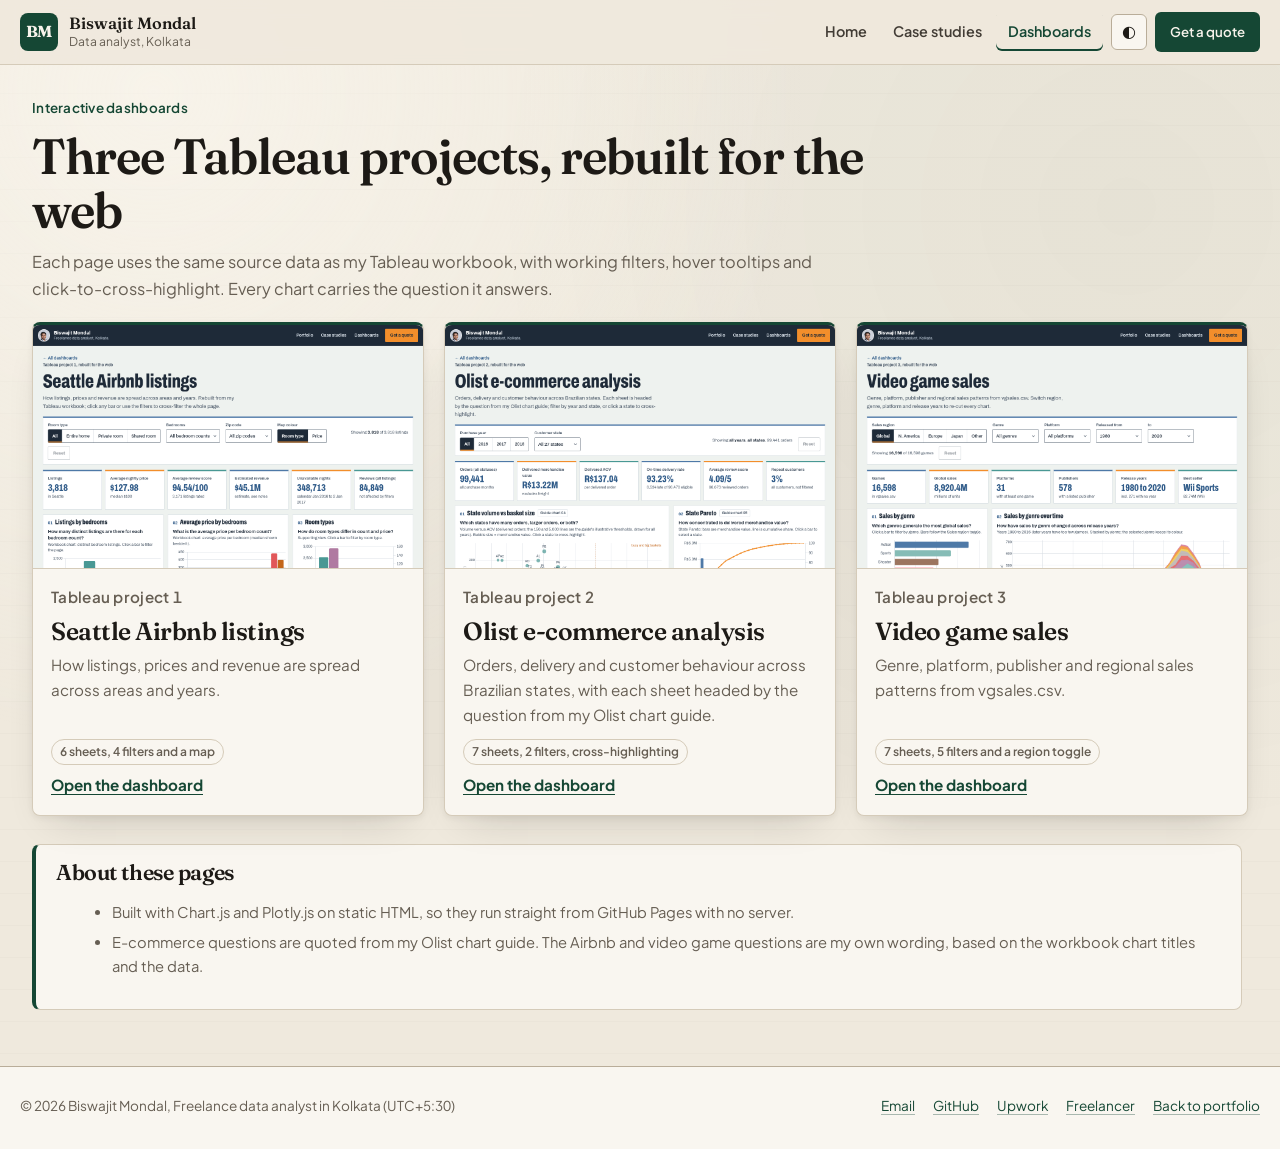
==== commit 6dc9e4bc: "Restyle dashboards to match the homepage design system Apply the Fraunces and Plus Jakarta Sans type" ====
--- a/dashboards/index.html
+++ b/dashboards/index.html
@@ -1,12 +1,106 @@
-<!DOCTYPE html><html lang="en"><head><meta charset="utf-8"><meta name="theme-color" content="#1E2A38"><meta name="viewport" content="width=device-width,initial-scale=1">
-<title>Dashboards | Biswajit Mondal</title><meta name="description" content="How listings, prices and revenue are spread across areas and years. Rebuilt from my Tableau workbook; click any bar or use the filters to cross-filter the whole page.">
-<link rel="preconnect" href="https://fonts.googleapis.com"><link rel="preconnect" href="https://fonts.gstatic.com" crossorigin>
-<link href="https://fonts.googleapis.com/css2?family=Archivo:wdth,wght@62..125,400..900&amp;display=swap" rel="stylesheet">
-<link rel="icon" href="../favicon.svg" type="image/svg+xml"><link rel="stylesheet" href="dash.css">
-</head><body>
+<!DOCTYPE html>
+<html lang="en" data-theme="light">
+<head>
+  <meta charset="utf-8">
+  <meta name="viewport" content="width=device-width, initial-scale=1">
+  <meta name="theme-color" content="#efe9dd">
+  <meta name="author" content="Biswajit Mondal">
+  <meta name="robots" content="index, follow, max-image-preview:large">
+  <link rel="icon" type="image/svg+xml" href="data:image/svg+xml,%3Csvg xmlns='http://www.w3.org/2000/svg' viewBox='0 0 64 64'%3E%3Crect width='64' height='64' rx='10' fill='%23154734'/%3E%3Ctext x='50%25' y='55%25' dominant-baseline='middle' text-anchor='middle' font-family='Georgia,serif' font-weight='700' font-size='28' fill='%23f7f2e8'%3EBM%3C/text%3E%3C/svg%3E">
+  <link rel="preconnect" href="https://fonts.googleapis.com">
+  <link rel="preconnect" href="https://fonts.gstatic.com" crossorigin>
+  <link href="https://fonts.googleapis.com/css2?family=Fraunces:opsz,wght@9..144,500;9..144,600;9..144,700&amp;family=Plus+Jakarta+Sans:wght@400;500;600;700&amp;display=swap" rel="stylesheet">
+  <link rel="stylesheet" href="dash.css">
+  <script>(function(){try{var t=localStorage.getItem('bm_theme');if(t==='dark'||t==='light')document.documentElement.setAttribute('data-theme',t);}catch(e){}})();</script>
+  <title>Dashboards | Biswajit Mondal</title>
+  <meta name="description" content="Three Tableau projects rebuilt for the web: Seattle Airbnb listings, Olist e-commerce analysis, and video game sales. Each page uses the same source data as the workbook, with working filters and click-to-cross-highlight.">
+  <link rel="canonical" href="https://sciencenerd-des.github.io/dashboards/">
+  <meta property="og:type" content="website">
+  <meta property="og:locale" content="en_IN">
+  <meta property="og:site_name" content="Biswajit Mondal — Data Analytics &amp; Reconciliation">
+  <meta property="og:title" content="Dashboards | Biswajit Mondal">
+  <meta property="og:description" content="Three Tableau projects rebuilt for the web: Seattle Airbnb listings, Olist e-commerce analysis, and video game sales. Each page uses the same source data as the workbook, with working filters and click-to-cross-highlight.">
+  <meta property="og:url" content="https://sciencenerd-des.github.io/dashboards/">
+  <meta name="twitter:card" content="summary">
+  <meta name="twitter:title" content="Dashboards | Biswajit Mondal">
+  <meta name="twitter:description" content="Three Tableau projects rebuilt for the web: Seattle Airbnb listings, Olist e-commerce analysis, and video game sales. Each page uses the same source data as the workbook, with working filters and click-to-cross-highlight.">
+</head>
+<body>
 <a class="skip" href="#main">Skip to dashboards</a>
-<header class="topbar"><a class="brand" href="../index.html"><img src="../images/avatar.jpg" alt="" width="40" height="40"><span>Biswajit Mondal<small>Freelance data analyst, Kolkata</small></span></a><nav aria-label="Primary"><a href="../index.html">Portfolio</a><a href="../index.html#cases">Case studies</a><a href="index.html" aria-current="page">Dashboards</a><a class="btn-hot" href="../index.html#contact">Get a quote</a></nav></header>
-<main class="wrap" id="main"><div class="hero"><p class="eyebrow">Interactive dashboards</p><h1>Three Tableau projects, rebuilt for the web</h1><p class="lede">Each page uses the same source data as my Tableau workbook, with working filters, hover tooltips and click-to-cross-highlight. Every chart carries the question it answers.</p></div>
-<div class="cards"><a class="dcard" href="airbnb.html"><div class="shot" style="background-image:url(../screens/airbnb.png)" role="img" aria-label="Preview of the Seattle Airbnb listings dashboard"></div><div class="tx"><p class="eyebrow">Tableau project 1</p><h2>Seattle Airbnb listings</h2><p>How listings, prices and revenue are spread across areas and years.</p><div class="meta"><span class="badge">6 sheets, 4 filters and a map</span></div><span class="go">Open the dashboard</span></div></a><a class="dcard" href="ecommerce.html"><div class="shot" style="background-image:url(../screens/ecommerce.png)" role="img" aria-label="Preview of the Olist e-commerce analysis dashboard"></div><div class="tx"><p class="eyebrow">Tableau project 2</p><h2>Olist e-commerce analysis</h2><p>Orders, delivery and customer behaviour across Brazilian states, with each sheet headed by the question from my Olist chart guide.</p><div class="meta"><span class="badge">7 sheets, 2 filters, cross-highlighting</span></div><span class="go">Open the dashboard</span></div></a><a class="dcard" href="videogames.html"><div class="shot" style="background-image:url(../screens/videogames.png)" role="img" aria-label="Preview of the video game sales dashboard"></div><div class="tx"><p class="eyebrow">Tableau project 3</p><h2>Video game sales</h2><p>Genre, platform, publisher and regional sales patterns from vgsales.csv.</p><div class="meta"><span class="badge">7 sheets, 5 filters and a region toggle</span></div><span class="go">Open the dashboard</span></div></a></div>
-<aside class="notes" aria-label="About"><h2>About these pages</h2><ul><li>Built with Chart.js and Plotly.js on static HTML, so they run straight from GitHub Pages with no server.</li><li>E-commerce questions are quoted from my Olist chart guide. The Airbnb and video game questions are my own wording, based on the workbook chart titles and the data.</li></ul></aside></main>
-<footer class="site"><span>&copy; 2026 Biswajit Mondal, freelance data analyst, Kolkata</span><span><a href="../index.html">Back to portfolio</a></span></footer></body></html>+<header class="topbar">
+  <a class="brand" href="/">
+    <span class="brand-seal" aria-hidden="true">BM</span>
+    <span class="brand-text">
+      <span class="brand-name">Biswajit Mondal</span>
+      <span class="brand-sub">Data analyst, Kolkata</span>
+    </span>
+  </a>
+  <nav aria-label="Primary">
+    <a href="/">Home</a>
+    <a href="/#cases">Case studies</a>
+    <a href="/dashboards/" aria-current="page">Dashboards</a>
+    <button type="button" class="icon-btn" id="themeToggle" aria-label="Switch color theme" title="Switch light and dark theme"><span id="themeIcon" aria-hidden="true">◐</span></button>
+    <a class="btn btn-primary btn-sm" href="/#contact">Get a quote</a>
+  </nav>
+</header>
+<main class="wrap" id="main">
+  <div class="hero">
+    <p class="eyebrow">Interactive dashboards</p>
+    <h1>Three Tableau projects, rebuilt for the web</h1>
+    <p class="lede">Each page uses the same source data as my Tableau workbook, with working filters, hover tooltips and click-to-cross-highlight. Every chart carries the question it answers.</p>
+  </div>
+  <div class="cards">
+    <a class="dcard" href="airbnb.html">
+      <div class="shot" style="background-image:url(../screens/airbnb.png)" role="img" aria-label="Preview of the Seattle Airbnb listings dashboard"></div>
+      <div class="tx">
+        <p class="eyebrow">Tableau project 1</p>
+        <h2>Seattle Airbnb listings</h2>
+        <p>How listings, prices and revenue are spread across areas and years.</p>
+        <div class="meta"><span class="badge">6 sheets, 4 filters and a map</span></div>
+        <span class="go">Open the dashboard</span>
+      </div>
+    </a>
+    <a class="dcard" href="ecommerce.html">
+      <div class="shot" style="background-image:url(../screens/ecommerce.png)" role="img" aria-label="Preview of the Olist e-commerce analysis dashboard"></div>
+      <div class="tx">
+        <p class="eyebrow">Tableau project 2</p>
+        <h2>Olist e-commerce analysis</h2>
+        <p>Orders, delivery and customer behaviour across Brazilian states, with each sheet headed by the question from my Olist chart guide.</p>
+        <div class="meta"><span class="badge">7 sheets, 2 filters, cross-highlighting</span></div>
+        <span class="go">Open the dashboard</span>
+      </div>
+    </a>
+    <a class="dcard" href="videogames.html">
+      <div class="shot" style="background-image:url(../screens/videogames.png)" role="img" aria-label="Preview of the video game sales dashboard"></div>
+      <div class="tx">
+        <p class="eyebrow">Tableau project 3</p>
+        <h2>Video game sales</h2>
+        <p>Genre, platform, publisher and regional sales patterns from vgsales.csv.</p>
+        <div class="meta"><span class="badge">7 sheets, 5 filters and a region toggle</span></div>
+        <span class="go">Open the dashboard</span>
+      </div>
+    </a>
+  </div>
+  <aside class="notes" aria-label="About">
+    <h2>About these pages</h2>
+    <ul>
+      <li>Built with Chart.js and Plotly.js on static HTML, so they run straight from GitHub Pages with no server.</li>
+      <li>E-commerce questions are quoted from my Olist chart guide. The Airbnb and video game questions are my own wording, based on the workbook chart titles and the data.</li>
+    </ul>
+  </aside>
+</main>
+<footer>
+  <div class="footer-inner">
+    <div>© 2026 Biswajit Mondal, Freelance data analyst in Kolkata (UTC+5:30)</div>
+    <div class="footer-links">
+      <a href="mailto:bmondal0000@gmail.com">Email</a>
+      <a href="https://github.com/sciencenerd-des" target="_blank" rel="noopener noreferrer">GitHub</a>
+      <a href="https://www.upwork.com/freelancers/~01228b6c590d97c3cc" target="_blank" rel="noopener noreferrer">Upwork</a>
+      <a href="https://www.freelancer.com/u/biswajitm024" target="_blank" rel="noopener noreferrer">Freelancer</a>
+      <a href="/">Back to portfolio</a>
+    </div>
+  </div>
+</footer>
+<script src="dash.js"></script>
+</body>
+</html>
--- a/dashboards/dash.css
+++ b/dashboards/dash.css
@@ -1,117 +1,606 @@
-/* Dashboards share the homepage design system: same tokens, Archivo type, navy header, white sheets on a ledger canvas.
-   Light by default, dark under prefers-color-scheme. Chart colours are read from these variables in dash.js. */
-:root{
-  --canvas:#EEF2EF;--sheet:#FFFFFF;--sheet-2:#F6F8F7;--ink:#1E2A38;--ink-2:#4A5868;--rule:#D3DAE1;--rule-soft:#E8ECF0;--ledger:#CFDCD5;
-  --blue:#4E79A7;--blue-dk:#2E5A88;--blue-lt:#A0CBE8;--orange:#F28E2B;--orange-dk:#C4661A;--orange-lt:#FFBE7D;--red:#E15759;--teal:#499894;--green:#59A14F;--violet:#B07AA1;--yellow:#EDC948;
-  --navy:#1E2A38;--on-navy:#DCE4EC;--on-navy-2:#B9C6D3;--heat-0:#F1F5F9;--heat-1:#A0CBE8;--heat-2:#2E5A88;
-  --font:"Archivo",-apple-system,"Segoe UI",sans-serif;color-scheme:light;
-  /* legacy names used by the page scripts */
-  --bg:var(--canvas);--panel:var(--sheet);--panel2:var(--sheet-2);--line:var(--rule);--line2:var(--rule);--text:var(--ink);--muted:var(--ink-2);--coral:var(--red);--sand:var(--orange-dk);--amber:var(--orange);--dim:var(--rule)}
-@media (prefers-color-scheme:dark){:root{
-  --canvas:#121820;--sheet:#1A222C;--sheet-2:#1F2833;--ink:#E6EBF0;--ink-2:#B4C0CC;--rule:#2E3945;--rule-soft:#253039;--ledger:#2E3A34;
-  --blue:#6E9BCB;--blue-dk:#8DB5DE;--blue-lt:#3D5D7D;--orange-dk:#F5A55A;--red:#F07B7D;--teal:#76B7B2;--green:#7BC072;--violet:#C99BBE;
-  --navy:#0C1218;--heat-0:#1F2833;--heat-1:#3D5D7D;--heat-2:#A0CBE8;color-scheme:dark}}
-*{box-sizing:border-box}
-html{scroll-behavior:smooth;scroll-padding-top:76px}
-body{margin:0;font-family:var(--font);background:var(--canvas);color:var(--ink);font-size:16px;line-height:1.55;font-variant-numeric:tabular-nums;-webkit-font-smoothing:antialiased}
-a{color:var(--blue-dk)}a:hover{color:var(--ink)}
-:focus-visible{outline:2px solid var(--orange);outline-offset:2px}
-.skip{position:absolute;left:-999px;top:8px;z-index:99;background:var(--sheet);color:var(--ink);padding:.5rem .8rem}.skip:focus{left:8px}
-h1,.sheet h3,.dcard h2,.notes h2,.kpi b{font-stretch:72%;font-weight:800;letter-spacing:-.01em}
-
-/* Header, same as the homepage */
-.topbar{position:sticky;top:0;z-index:20;display:flex;flex-wrap:wrap;justify-content:space-between;align-items:center;gap:12px;padding:12px max(16px,calc((100% - 1296px)/2));background:var(--navy);color:#fff}
-.topbar .brand{display:flex;align-items:center;gap:12px;color:#fff;text-decoration:none;font-weight:700;font-size:16px;line-height:1.2}
-.topbar .brand img{width:40px;height:40px;border-radius:50%;border:2px solid #fff}
-.topbar .brand small{display:block;font-weight:400;font-size:13px;color:var(--on-navy-2)}
-.topbar nav{display:flex;flex-wrap:wrap;align-items:center;gap:2px}
-.topbar nav a{color:var(--on-navy);text-decoration:none;font-size:14px;font-weight:600;padding:10px 12px;border-radius:3px}
-.topbar nav a:hover{color:#fff;background:rgba(255,255,255,.08)}
-.topbar nav a[aria-current]{color:#fff;box-shadow:inset 0 -3px 0 var(--orange)}
-.topbar nav a.btn-hot{margin-left:8px;background:var(--orange);color:#1E2A38;font-weight:700;padding:11px 16px}
-.topbar nav a.btn-hot:hover{background:var(--orange-lt)}
-
-.wrap{max-width:1360px;margin:0 auto;padding:28px 32px 56px}
-.hero{display:grid;gap:10px;margin-bottom:20px;max-width:72ch}
-.eyebrow{margin:0;font-size:14px;font-weight:600;color:var(--ink-2)}
-.hero h1{font-size:clamp(2.4rem,5.4vw,3.9rem);line-height:.98;margin:2px 0}
-.hero h1 em{font-style:normal}
-.lede{color:var(--ink-2);max-width:68ch;margin:0;font-size:17px}
-.crumb{font-size:14px;font-weight:600;text-decoration:none;color:var(--blue-dk)}
-.crumb:hover{text-decoration:underline}
+/* Shared dashboard styles, aligned with the homepage design system. */
+:root {
+  --bg: #efe9dd;
+  --surface: #f9f6f0;
+  --surface-recess: #e5ddd0;
+  --ink: #1d1a16;
+  --ink-2: #423c35;
+  --muted: #665e53;
+  --rule: #d5cbb9;
+  --rule-strong: #b9ad99;
+  --accent: #154734;
+  --accent-hover: #0f3627;
+  --accent-ink: #f7f3eb;
+  --accent-soft: #dfece6;
+  --flag: #9e2a2b;
+  --flag-soft: #f6e4e2;
+  --warn: #8c5a18;
+  --warn-soft: #f4ead6;
+  --pass: #1b6548;
+  --pass-soft: #dfece6;
+  --shadow-ledger: 0 18px 40px -22px rgba(29, 26, 22, 0.24), 0 2px 6px rgba(29, 26, 22, 0.06);
+  --font-display: "Fraunces", Georgia, "Times New Roman", serif;
+  --font-body: "Plus Jakarta Sans", -apple-system, BlinkMacSystemFont, "Segoe UI", sans-serif;
+  --max-w: 1360px;
+
+  /* Chart tokens (legacy names used by the page scripts) */
+  --blue: var(--accent);
+  --blue-dk: var(--accent-hover);
+  --blue-lt: #3d7a62;
+  --orange: var(--warn);
+  --orange-dk: #6e4814;
+  --orange-lt: #c4a36a;
+  --red: var(--flag);
+  --teal: #2d6a5a;
+  --green: var(--pass);
+  --violet: #5c3d4a;
+  --yellow: #c4a36a;
+  --heat-0: #f7f2e8;
+  --heat-1: #dfece6;
+  --heat-2: #154734;
+  --scale-1: #9e2a2b;
+  --scale-2: #8c5a18;
+  --scale-3: #c4a36a;
+  --scale-4: #3d7a62;
+  --scale-5: #154734;
+  --canvas: var(--bg);
+  --sheet: var(--surface);
+  --sheet-2: var(--surface-recess);
+  --navy: var(--accent);
+  --panel: var(--surface);
+  --panel2: var(--surface-recess);
+  --line: var(--rule);
+  --line2: var(--rule);
+  --text: var(--ink);
+  --coral: var(--flag);
+  --sand: var(--orange-dk);
+  --amber: var(--warn);
+  --dim: var(--rule);
+  color-scheme: light;
+}
+
+[data-theme="dark"] {
+  --bg: #171512;
+  --surface: #211e1a;
+  --surface-recess: #2b2722;
+  --ink: #f3ede2;
+  --ink-2: #d2c8b8;
+  --muted: #9e9383;
+  --rule: #353029;
+  --rule-strong: #4d463c;
+  --accent: #68b894;
+  --accent-hover: #83cca9;
+  --accent-ink: #121714;
+  --accent-soft: rgba(104, 184, 148, 0.14);
+  --flag: #e07a7b;
+  --flag-soft: rgba(224, 122, 123, 0.14);
+  --warn: #e0b068;
+  --warn-soft: rgba(224, 176, 104, 0.14);
+  --pass: #68b894;
+  --pass-soft: rgba(104, 184, 148, 0.14);
+  --shadow-ledger: 0 22px 46px -22px rgba(0, 0, 0, 0.68);
+  --blue-lt: #4a8f78;
+  --orange-dk: #c4924a;
+  --orange-lt: #e0b068;
+  --teal: #68b894;
+  --violet: #c99b9c;
+  --yellow: #e0b068;
+  --heat-0: #211e1a;
+  --heat-1: #2d4a3c;
+  --heat-2: #68b894;
+  --scale-1: #e07a7b;
+  --scale-2: #e0b068;
+  --scale-3: #d2c8b8;
+  --scale-4: #68b894;
+  --scale-5: #83cca9;
+  color-scheme: dark;
+}
+
+*, *::before, *::after { box-sizing: border-box; }
+
+html {
+  scroll-behavior: smooth;
+  scroll-padding-top: 84px;
+  font-family: var(--font-body);
+  background-color: var(--bg);
+  color: var(--ink);
+  line-height: 1.62;
+  -webkit-font-smoothing: antialiased;
+}
+
+body {
+  margin: 0;
+  overflow-x: hidden;
+  background-color: var(--bg);
+  background-image:
+    radial-gradient(circle at 12% 8%, rgba(255, 252, 245, 0.55), transparent 42%),
+    radial-gradient(circle at 88% 18%, rgba(21, 71, 52, 0.045), transparent 44%),
+    repeating-linear-gradient(
+      0deg,
+      transparent,
+      transparent 31px,
+      rgba(29, 26, 22, 0.018) 31px,
+      rgba(29, 26, 22, 0.018) 32px
+    );
+  font-size: 16px;
+  font-variant-numeric: tabular-nums;
+}
+
+[data-theme="dark"] body {
+  background-image:
+    radial-gradient(circle at 14% 8%, rgba(104, 184, 148, 0.06), transparent 40%),
+    repeating-linear-gradient(
+      0deg,
+      transparent,
+      transparent 31px,
+      rgba(243, 237, 226, 0.02) 31px,
+      rgba(243, 237, 226, 0.02) 32px
+    );
+}
+
+@media (prefers-reduced-motion: reduce) {
+  html { scroll-behavior: auto; }
+  *, *::before, *::after {
+    animation-duration: 0.01ms !important;
+    transition-duration: 0.01ms !important;
+  }
+}
+
+a {
+  color: var(--accent);
+  text-decoration: underline;
+  text-decoration-color: color-mix(in srgb, var(--accent) 35%, transparent);
+  text-underline-offset: 3px;
+  transition: color 0.15s ease, text-decoration-color 0.15s ease;
+}
+a:hover {
+  color: var(--accent-hover);
+  text-decoration-color: currentColor;
+}
+
+:focus-visible {
+  outline: 2px solid var(--accent);
+  outline-offset: 3px;
+}
+
+.skip {
+  position: absolute;
+  left: -9999px;
+  top: 0;
+  background: var(--accent);
+  color: var(--accent-ink);
+  padding: 10px 16px;
+  z-index: 1000;
+  font-weight: 600;
+  text-decoration: none;
+}
+.skip:focus { left: 0; }
+
+.btn {
+  display: inline-flex;
+  align-items: center;
+  justify-content: center;
+  gap: 8px;
+  padding: 11px 18px;
+  border-radius: 6px;
+  font-family: var(--font-body);
+  font-weight: 600;
+  font-size: 0.89rem;
+  border: 1px solid transparent;
+  cursor: pointer;
+  text-decoration: none;
+  white-space: nowrap;
+  transition: background 0.15s ease, border-color 0.15s ease, color 0.15s ease, transform 0.12s ease;
+}
+.btn:hover { text-decoration: none; }
+.btn:active { transform: translateY(1px); }
+.btn-primary { background: var(--accent); color: var(--accent-ink); }
+.btn-primary:hover { background: var(--accent-hover); color: var(--accent-ink); }
+.btn-secondary {
+  background: var(--surface);
+  color: var(--ink);
+  border-color: var(--rule-strong);
+}
+.btn-secondary:hover { border-color: var(--accent); color: var(--accent); }
+.btn-sm { padding: 8px 14px; font-size: 0.83rem; }
+
+.icon-btn {
+  width: 36px;
+  height: 36px;
+  border-radius: 6px;
+  border: 1px solid var(--rule-strong);
+  background: var(--surface);
+  color: var(--ink);
+  display: inline-grid;
+  place-items: center;
+  cursor: pointer;
+  transition: border-color 0.15s ease;
+  font-size: 1rem;
+}
+.icon-btn:hover { border-color: var(--accent); }
+
+/* Header */
+.topbar {
+  position: sticky;
+  top: 0;
+  z-index: 20;
+  display: flex;
+  flex-wrap: wrap;
+  justify-content: space-between;
+  align-items: center;
+  gap: 12px;
+  padding: 12px max(20px, calc((100% - var(--max-w)) / 2));
+  background: color-mix(in srgb, var(--bg) 92%, transparent);
+  backdrop-filter: blur(10px);
+  -webkit-backdrop-filter: blur(10px);
+  border-bottom: 1px solid var(--rule);
+}
+
+.topbar .brand {
+  display: flex;
+  align-items: center;
+  gap: 11px;
+  color: var(--ink);
+  text-decoration: none;
+  min-width: 0;
+}
+.topbar .brand:hover { text-decoration: none; color: var(--ink); }
+
+.brand-seal {
+  width: 38px;
+  height: 38px;
+  border-radius: 8px;
+  background: var(--accent);
+  color: var(--accent-ink);
+  font-family: var(--font-display);
+  font-weight: 700;
+  font-size: 1rem;
+  display: grid;
+  place-items: center;
+  letter-spacing: -0.02em;
+  flex-shrink: 0;
+}
+
+.brand-text { display: flex; flex-direction: column; line-height: 1.22; min-width: 0; }
+.brand-name {
+  font-family: var(--font-display);
+  font-weight: 600;
+  font-size: 1.02rem;
+  color: var(--ink);
+}
+.brand-sub { font-size: 0.76rem; color: var(--muted); }
+
+.topbar nav {
+  display: flex;
+  flex-wrap: wrap;
+  align-items: center;
+  gap: 2px;
+}
+.topbar nav a:not(.btn) {
+  color: var(--ink-2);
+  text-decoration: none;
+  font-size: 0.9rem;
+  font-weight: 600;
+  padding: 8px 12px;
+  border-radius: 6px;
+}
+.topbar nav a:not(.btn):hover {
+  color: var(--accent);
+  background: var(--accent-soft);
+  text-decoration: none;
+}
+.topbar nav a[aria-current] {
+  color: var(--accent);
+  box-shadow: inset 0 -2px 0 var(--accent);
+}
+.topbar nav .icon-btn { margin-left: 6px; }
+.topbar nav .btn { margin-left: 6px; }
+
+.wrap {
+  max-width: var(--max-w);
+  margin: 0 auto;
+  padding: 32px 32px 56px;
+}
+
+.hero { display: grid; gap: 10px; margin-bottom: 20px; max-width: 72ch; }
+.eyebrow {
+  margin: 0;
+  font-size: 0.84rem;
+  font-weight: 600;
+  color: var(--accent);
+  letter-spacing: 0.02em;
+}
+.hero h1, .dcard h2, .notes h2, .sheet h3 {
+  font-family: var(--font-display);
+  font-weight: 600;
+  letter-spacing: -0.02em;
+}
+.hero h1 {
+  font-size: clamp(2rem, 4.6vw, 3.1rem);
+  line-height: 1.08;
+  margin: 2px 0;
+  color: var(--ink);
+}
+.lede {
+  color: var(--muted);
+  max-width: 68ch;
+  margin: 0;
+  font-size: 1.02rem;
+}
+.crumb {
+  font-size: 0.9rem;
+  font-weight: 600;
+  text-decoration: none;
+  color: var(--accent);
+  display: inline-block;
+  margin-bottom: 8px;
+}
+.crumb:hover { text-decoration: underline; }
 
 /* Filter bar */
-.filters{display:flex;flex-wrap:wrap;gap:12px 18px;align-items:flex-end;padding:14px 16px;margin:16px 0 18px;background:var(--sheet);border:1px solid var(--rule);border-top:4px solid var(--blue);position:sticky;top:64px;z-index:15}
-.filters .f{display:flex;flex-direction:column;gap:4px;min-width:0}
-.filters label,.filters .lbl{font-size:13px;font-weight:600;color:var(--ink-2)}
-.filters select{appearance:none;background:var(--sheet) url("data:image/svg+xml,%3Csvg xmlns='http://www.w3.org/2000/svg' width='10' height='6'%3E%3Cpath d='M1 1l4 4 4-4' fill='none' stroke='%234A5868' stroke-width='1.6'/%3E%3C/svg%3E") no-repeat right .7rem center;color:var(--ink);border:1px solid var(--ink-2);border-radius:3px;min-height:44px;padding:0 2rem 0 .7rem;font:500 15px var(--font);min-width:9.5rem;cursor:pointer}
-.filters select:hover{border-color:var(--ink)}
-.seg{display:inline-flex;border:1px solid var(--ink-2);border-radius:3px;overflow:hidden;background:var(--sheet)}
-.seg button{background:none;border:0;border-right:1px solid var(--rule);color:var(--ink);font:500 14px var(--font);min-height:42px;padding:0 .85rem;cursor:pointer}
-.seg button:last-child{border-right:0}
-.seg button:hover{background:var(--sheet-2)}
-.seg button[aria-checked=true]{background:var(--ink);color:var(--canvas);font-weight:700;box-shadow:inset 0 -3px 0 var(--orange)}
-.seg button:focus-visible{outline-offset:-3px}
-.filters .spacer{flex:1}
-.status{font-size:13.5px;color:var(--ink-2);align-self:center}
-.status b{color:var(--ink);font-weight:700}
-.reset{background:transparent;color:var(--ink);border:1px solid var(--ink-2);border-radius:3px;min-height:44px;padding:0 16px;font:700 14px var(--font);cursor:pointer}
-.reset:hover{background:var(--navy);color:#fff}
-.reset[disabled]{opacity:.45;cursor:default;background:transparent;color:var(--ink)}
+.filters {
+  display: flex;
+  flex-wrap: wrap;
+  gap: 12px 18px;
+  align-items: flex-end;
+  padding: 14px 16px;
+  margin: 16px 0 18px;
+  background: var(--surface);
+  border: 1px solid var(--rule);
+  border-top: 3px solid var(--accent);
+  border-radius: 8px;
+  position: sticky;
+  top: 72px;
+  z-index: 15;
+  box-shadow: var(--shadow-ledger);
+}
+.filters .f { display: flex; flex-direction: column; gap: 4px; min-width: 0; }
+.filters label, .filters .lbl {
+  font-size: 0.8rem;
+  font-weight: 600;
+  color: var(--muted);
+}
+.filters select {
+  appearance: none;
+  background: var(--surface) url("data:image/svg+xml,%3Csvg xmlns='http://www.w3.org/2000/svg' width='10' height='6'%3E%3Cpath d='M1 1l4 4 4-4' fill='none' stroke='%23665e53' stroke-width='1.6'/%3E%3C/svg%3E") no-repeat right .7rem center;
+  color: var(--ink);
+  border: 1px solid var(--rule-strong);
+  border-radius: 6px;
+  min-height: 44px;
+  padding: 0 2rem 0 .7rem;
+  font: 500 15px var(--font-body);
+  min-width: 9.5rem;
+  cursor: pointer;
+}
+.filters select:hover { border-color: var(--accent); }
+
+.seg {
+  display: inline-flex;
+  border: 1px solid var(--rule-strong);
+  border-radius: 6px;
+  overflow: hidden;
+  background: var(--surface);
+}
+.seg button {
+  background: none;
+  border: 0;
+  border-right: 1px solid var(--rule);
+  color: var(--ink);
+  font: 500 14px var(--font-body);
+  min-height: 42px;
+  padding: 0 .85rem;
+  cursor: pointer;
+}
+.seg button:last-child { border-right: 0; }
+.seg button:hover { background: var(--accent-soft); }
+.seg button[aria-checked="true"] {
+  background: var(--accent);
+  color: var(--accent-ink);
+  font-weight: 700;
+}
+.seg button:focus-visible { outline-offset: -3px; }
+.filters .spacer { flex: 1; }
+.status { font-size: 0.85rem; color: var(--muted); align-self: center; }
+.status b { color: var(--ink); font-weight: 700; }
+.reset {
+  background: transparent;
+  color: var(--ink);
+  border: 1px solid var(--rule-strong);
+  border-radius: 6px;
+  min-height: 44px;
+  padding: 0 16px;
+  font: 700 14px var(--font-body);
+  cursor: pointer;
+}
+.reset:hover { background: var(--accent); color: var(--accent-ink); border-color: var(--accent); }
+.reset[disabled] { opacity: .45; cursor: default; background: transparent; color: var(--ink); border-color: var(--rule-strong); }
 
 /* KPI tiles */
-.kpis{display:grid;grid-template-columns:repeat(auto-fit,minmax(180px,1fr));gap:10px;margin:0 0 16px}
-.kpi{position:relative;padding:14px 16px 12px;background:var(--sheet);border:1px solid var(--rule);border-top:4px solid var(--blue)}
-.kpi:nth-child(3n+2){border-top-color:var(--orange)}.kpi:nth-child(3n+3){border-top-color:var(--teal)}
-.kpi .l{display:block;font-size:13px;font-weight:600;color:var(--ink-2)}
-.kpi b{display:block;font-size:clamp(1.6rem,2.4vw,2.1rem);line-height:1.1;margin:4px 0 2px;color:var(--blue-dk);overflow-wrap:anywhere}
-.kpi .s{display:block;font-size:12.5px;color:var(--ink-2)}
+.kpis {
+  display: grid;
+  grid-template-columns: repeat(auto-fit, minmax(180px, 1fr));
+  gap: 10px;
+  margin: 0 0 16px;
+}
+.kpi {
+  position: relative;
+  padding: 14px 16px 12px;
+  background: var(--surface);
+  border: 1px solid var(--rule);
+  border-top: 3px solid var(--accent);
+  border-radius: 8px;
+}
+.kpi:nth-child(3n+2) { border-top-color: var(--warn); }
+.kpi:nth-child(3n+3) { border-top-color: var(--teal); }
+.kpi .l { display: block; font-size: 0.8rem; font-weight: 600; color: var(--muted); }
+.kpi b {
+  display: block;
+  font-family: var(--font-display);
+  font-size: clamp(1.5rem, 2.3vw, 2rem);
+  line-height: 1.1;
+  margin: 4px 0 2px;
+  color: var(--accent);
+  overflow-wrap: anywhere;
+  font-weight: 600;
+}
+.kpi .s { display: block; font-size: 0.78rem; color: var(--muted); }
 
 /* Sheets */
-.board{display:grid;grid-template-columns:repeat(12,minmax(0,1fr));gap:14px}
-.sheet{grid-column:span 6;min-width:0;background:var(--sheet);border:1px solid var(--rule);display:flex;flex-direction:column}
-.sheet.s4{grid-column:span 4}.sheet.s5{grid-column:span 5}.sheet.s7{grid-column:span 7}.sheet.s8{grid-column:span 8}.sheet.s12{grid-column:1/-1}
-.sheet>header{display:flex;align-items:center;gap:10px;flex-wrap:wrap;padding:12px 16px 0}
-.sheet h3{margin:0;font-size:22px;line-height:1.1;display:flex;align-items:baseline;gap:8px}
-.sheet .no{font-stretch:100%;font-size:13px;font-weight:700;color:var(--blue-dk)}
-.badge{font-size:12.5px;font-weight:600;color:var(--ink-2);border:1px solid var(--rule);border-radius:3px;padding:1px 7px}
-.sheet .q{margin:8px 16px 2px;font-weight:600;font-size:15.5px;line-height:1.38}
-.sheet .ref{margin:0 16px 4px;color:var(--ink-2);font-size:13px;line-height:1.4}
-.sheet .body{padding:4px 8px 8px;flex:1;min-height:0}
-.cv{position:relative;height:300px}.cv.tall{height:400px}.cv.short{height:260px}
-.plot{width:100%}
-.sheet .hint{margin:0;padding:8px 16px 12px;font-size:13px;color:var(--ink-2);border-top:1px solid var(--rule-soft)}
-.sheet .hint b{color:var(--ink);font-weight:700}
-.note{display:inline-block;font-size:12px;color:var(--ink-2);border:1px dashed var(--rule);border-radius:3px;padding:0 .4rem;margin-left:.3rem}
-.notes{margin:28px 0 0;padding:16px 20px 16px 36px;background:var(--sheet);border:1px solid var(--rule);border-left:4px solid var(--orange);color:var(--ink-2);font-size:14.5px;max-width:110ch}
-.notes h2{font-size:24px;line-height:1.1;color:var(--ink);margin:0 0 6px -16px}
-.notes li{margin:6px 0}
-.legend{display:flex;gap:12px;flex-wrap:wrap;padding:4px 16px;font-size:13px;color:var(--ink-2)}
-.legend i{display:inline-block;width:.7rem;height:.7rem;border-radius:2px;margin-right:.3rem;vertical-align:-1px}
-.vh{position:absolute;width:1px;height:1px;overflow:hidden;clip:rect(0 0 0 0)}
-footer.site{display:flex;flex-wrap:wrap;justify-content:space-between;gap:8px;max-width:1360px;margin:0 auto;padding:16px 32px 24px;color:var(--ink-2);font-size:13px;border-top:1px solid var(--rule)}
+.board { display: grid; grid-template-columns: repeat(12, minmax(0, 1fr)); gap: 14px; }
+.sheet {
+  grid-column: span 6;
+  min-width: 0;
+  background: var(--surface);
+  border: 1px solid var(--rule);
+  border-radius: 8px;
+  display: flex;
+  flex-direction: column;
+  box-shadow: var(--shadow-ledger);
+}
+.sheet.s4 { grid-column: span 4; }
+.sheet.s5 { grid-column: span 5; }
+.sheet.s7 { grid-column: span 7; }
+.sheet.s8 { grid-column: span 8; }
+.sheet.s12 { grid-column: 1 / -1; }
+.sheet > header {
+  display: flex;
+  align-items: center;
+  gap: 10px;
+  flex-wrap: wrap;
+  padding: 14px 16px 0;
+}
+.sheet h3 { margin: 0; font-size: 1.25rem; line-height: 1.15; display: flex; align-items: baseline; gap: 8px; }
+.sheet .no { font-family: var(--font-body); font-size: 0.78rem; font-weight: 700; color: var(--accent); }
+.badge {
+  font-size: 0.75rem;
+  font-weight: 600;
+  color: var(--muted);
+  border: 1px solid var(--rule);
+  border-radius: 99px;
+  padding: 2px 8px;
+}
+.sheet .q { margin: 8px 16px 2px; font-weight: 600; font-size: 0.97rem; line-height: 1.4; }
+.sheet .ref { margin: 0 16px 4px; color: var(--muted); font-size: 0.82rem; line-height: 1.4; }
+.sheet .body { padding: 4px 8px 8px; flex: 1; min-height: 0; }
+.cv { position: relative; height: 300px; }
+.cv.tall { height: 400px; }
+.cv.short { height: 260px; }
+.plot { width: 100%; }
+.sheet .hint {
+  margin: 0;
+  padding: 8px 16px 12px;
+  font-size: 0.82rem;
+  color: var(--muted);
+  border-top: 1px solid var(--rule);
+}
+.sheet .hint b { color: var(--ink); font-weight: 700; }
+.note {
+  display: inline-block;
+  font-size: 0.75rem;
+  color: var(--muted);
+  border: 1px dashed var(--rule-strong);
+  border-radius: 4px;
+  padding: 0 .4rem;
+  margin-left: .3rem;
+}
+.notes {
+  margin: 28px 0 0;
+  padding: 16px 20px 16px 36px;
+  background: var(--surface);
+  border: 1px solid var(--rule);
+  border-left: 4px solid var(--accent);
+  border-radius: 8px;
+  color: var(--muted);
+  font-size: 0.92rem;
+  max-width: 110ch;
+}
+.notes h2 { font-size: 1.35rem; line-height: 1.15; color: var(--ink); margin: 0 0 8px -16px; }
+.notes li { margin: 6px 0; }
+.legend { display: flex; gap: 12px; flex-wrap: wrap; padding: 4px 16px; font-size: 0.82rem; color: var(--muted); }
+.legend i { display: inline-block; width: .7rem; height: .7rem; border-radius: 2px; margin-right: .3rem; vertical-align: -1px; }
+.vh { position: absolute; width: 1px; height: 1px; overflow: hidden; clip: rect(0 0 0 0); }
+
+footer {
+  padding: 28px max(20px, calc((100% - var(--max-w)) / 2)) 32px;
+  background: var(--surface);
+  border-top: 1px solid var(--rule-strong);
+  font-size: 0.85rem;
+  color: var(--muted);
+}
+.footer-inner, footer.site {
+  display: flex;
+  flex-wrap: wrap;
+  align-items: center;
+  justify-content: space-between;
+  gap: 14px;
+  max-width: var(--max-w);
+  margin: 0 auto;
+}
+.footer-links { display: flex; flex-wrap: wrap; gap: 18px; }
 
 /* Dashboards index */
-.cards{display:grid;grid-template-columns:repeat(auto-fit,minmax(min(100%,340px),1fr));gap:20px;margin-top:20px}
-.dcard{display:flex;flex-direction:column;background:var(--sheet);border:1px solid var(--rule);border-top:4px solid var(--blue);text-decoration:none;color:inherit}
-.dcard:hover,.dcard:focus-visible{border-color:var(--ink-2);border-top-color:var(--orange)}
-.dcard .shot{aspect-ratio:16/10;background:#fff center top/cover no-repeat;border-bottom:1px solid var(--rule)}
-.dcard .tx{padding:16px 18px 18px;display:flex;flex-direction:column;gap:8px;flex:1}
-.dcard h2{font-size:28px;margin:0;line-height:1.05}
-.dcard p{margin:0;color:var(--ink-2);font-size:15px}
-.dcard .meta{display:flex;flex-wrap:wrap;gap:6px;margin-top:auto;padding-top:4px}
-.dcard .go{font-size:15px;font-weight:700;color:var(--blue-dk);text-decoration:underline;text-underline-offset:3px}
-
-@media(prefers-reduced-motion:reduce){*{animation:none!important;transition:none!important;scroll-behavior:auto!important}}
-@media(max-width:1000px){.sheet,.sheet.s4,.sheet.s5,.sheet.s7,.sheet.s8{grid-column:1/-1}}
-@media(max-width:860px){
-  .topbar{gap:8px;padding:10px 16px 8px}
-  .topbar nav{width:100%;flex-wrap:nowrap;overflow-x:auto;scrollbar-width:none;margin:0 -8px}
-  .topbar nav::-webkit-scrollbar{display:none}
-  .topbar nav a{white-space:nowrap;padding:10px}
-  .topbar nav a.btn-hot{margin-left:auto;position:sticky;right:0;box-shadow:-12px 0 12px var(--navy)}
-  .wrap{padding:20px 16px 40px}
-  footer.site{padding:16px}
-  .filters{top:112px}
-}
-@media(max-width:600px){.filters{position:static;padding:12px}.filters .f,.filters select{width:100%}.seg{width:100%}.seg button{flex:1;padding:0 .3rem}.cv{height:270px}.cv.tall{height:340px}.kpis{grid-template-columns:repeat(2,1fr)}.sheet h3{font-size:19px}}
+.cards {
+  display: grid;
+  grid-template-columns: repeat(auto-fit, minmax(min(100%, 340px), 1fr));
+  gap: 20px;
+  margin-top: 20px;
+}
+.dcard {
+  display: flex;
+  flex-direction: column;
+  background: var(--surface);
+  border: 1px solid var(--rule);
+  border-top: 3px solid var(--accent);
+  border-radius: 8px;
+  text-decoration: none;
+  color: inherit;
+  box-shadow: var(--shadow-ledger);
+  overflow: hidden;
+}
+.dcard:hover, .dcard:focus-visible {
+  border-color: var(--rule-strong);
+  border-top-color: var(--accent-hover);
+  text-decoration: none;
+  color: inherit;
+}
+.dcard .shot {
+  aspect-ratio: 16 / 10;
+  background: var(--surface-recess) center top / cover no-repeat;
+  border-bottom: 1px solid var(--rule);
+}
+.dcard .tx { padding: 16px 18px 18px; display: flex; flex-direction: column; gap: 8px; flex: 1; }
+.dcard h2 { font-size: 1.55rem; margin: 0; line-height: 1.12; }
+.dcard p { margin: 0; color: var(--muted); font-size: 0.95rem; }
+.dcard .meta { display: flex; flex-wrap: wrap; gap: 6px; margin-top: auto; padding-top: 4px; }
+.dcard .go { font-size: 0.95rem; font-weight: 700; color: var(--accent); text-decoration: underline; text-underline-offset: 3px; }
+
+@media (max-width: 1000px) {
+  .sheet, .sheet.s4, .sheet.s5, .sheet.s7, .sheet.s8 { grid-column: 1 / -1; }
+}
+@media (max-width: 860px) {
+  .topbar { gap: 8px; padding: 10px 16px 8px; }
+  .topbar nav {
+    width: 100%;
+    flex-wrap: nowrap;
+    overflow-x: auto;
+    scrollbar-width: none;
+    margin: 0 -8px;
+  }
+  .topbar nav::-webkit-scrollbar { display: none; }
+  .topbar nav a:not(.btn) { white-space: nowrap; padding: 10px; }
+  .topbar nav .btn { margin-left: auto; position: sticky; right: 0; }
+  .wrap { padding: 20px 16px 40px; }
+  footer { padding: 22px 16px; }
+  .filters { top: 120px; }
+}
+@media (max-width: 600px) {
+  .filters { position: static; padding: 12px; }
+  .filters .f, .filters select { width: 100%; }
+  .seg { width: 100%; }
+  .seg button { flex: 1; padding: 0 .3rem; }
+  .cv { height: 270px; }
+  .cv.tall { height: 340px; }
+  .kpis { grid-template-columns: repeat(2, 1fr); }
+  .sheet h3 { font-size: 1.1rem; }
+  .hero h1 { font-size: 1.85rem; }
+}
